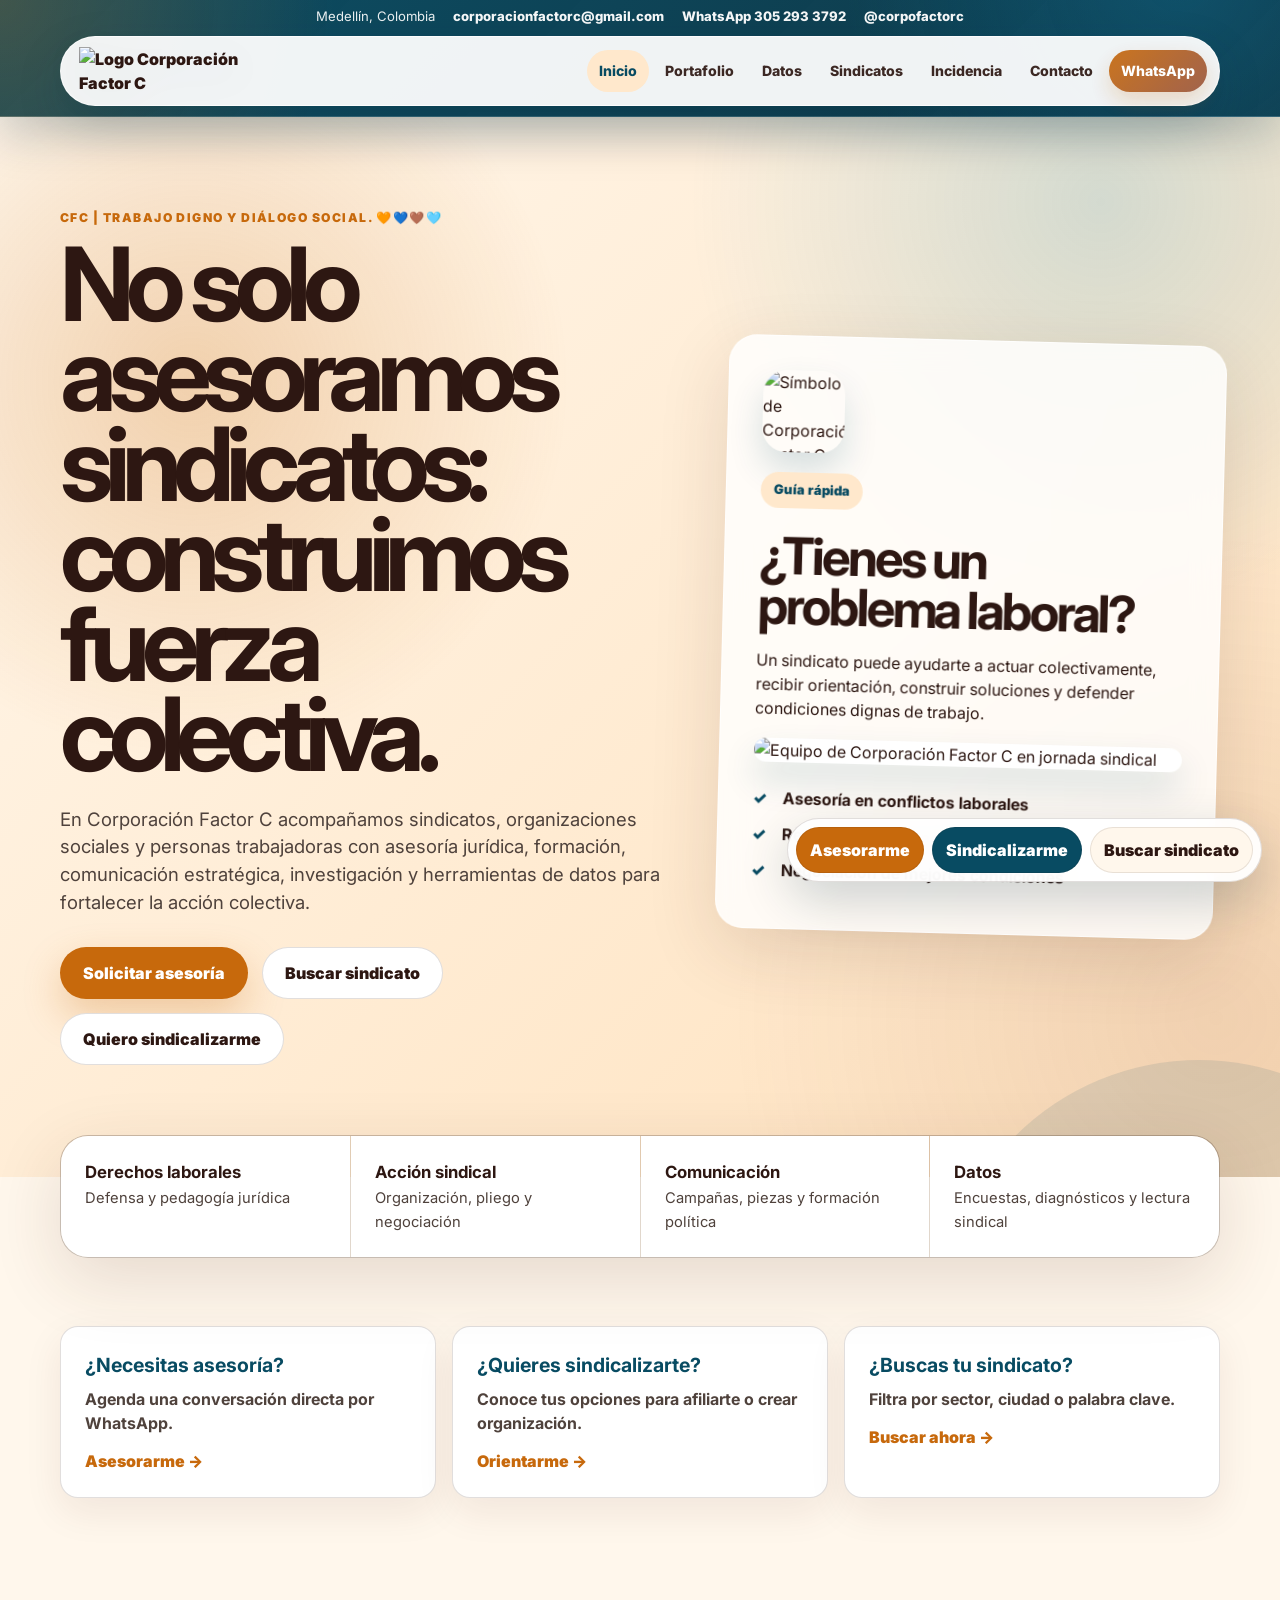
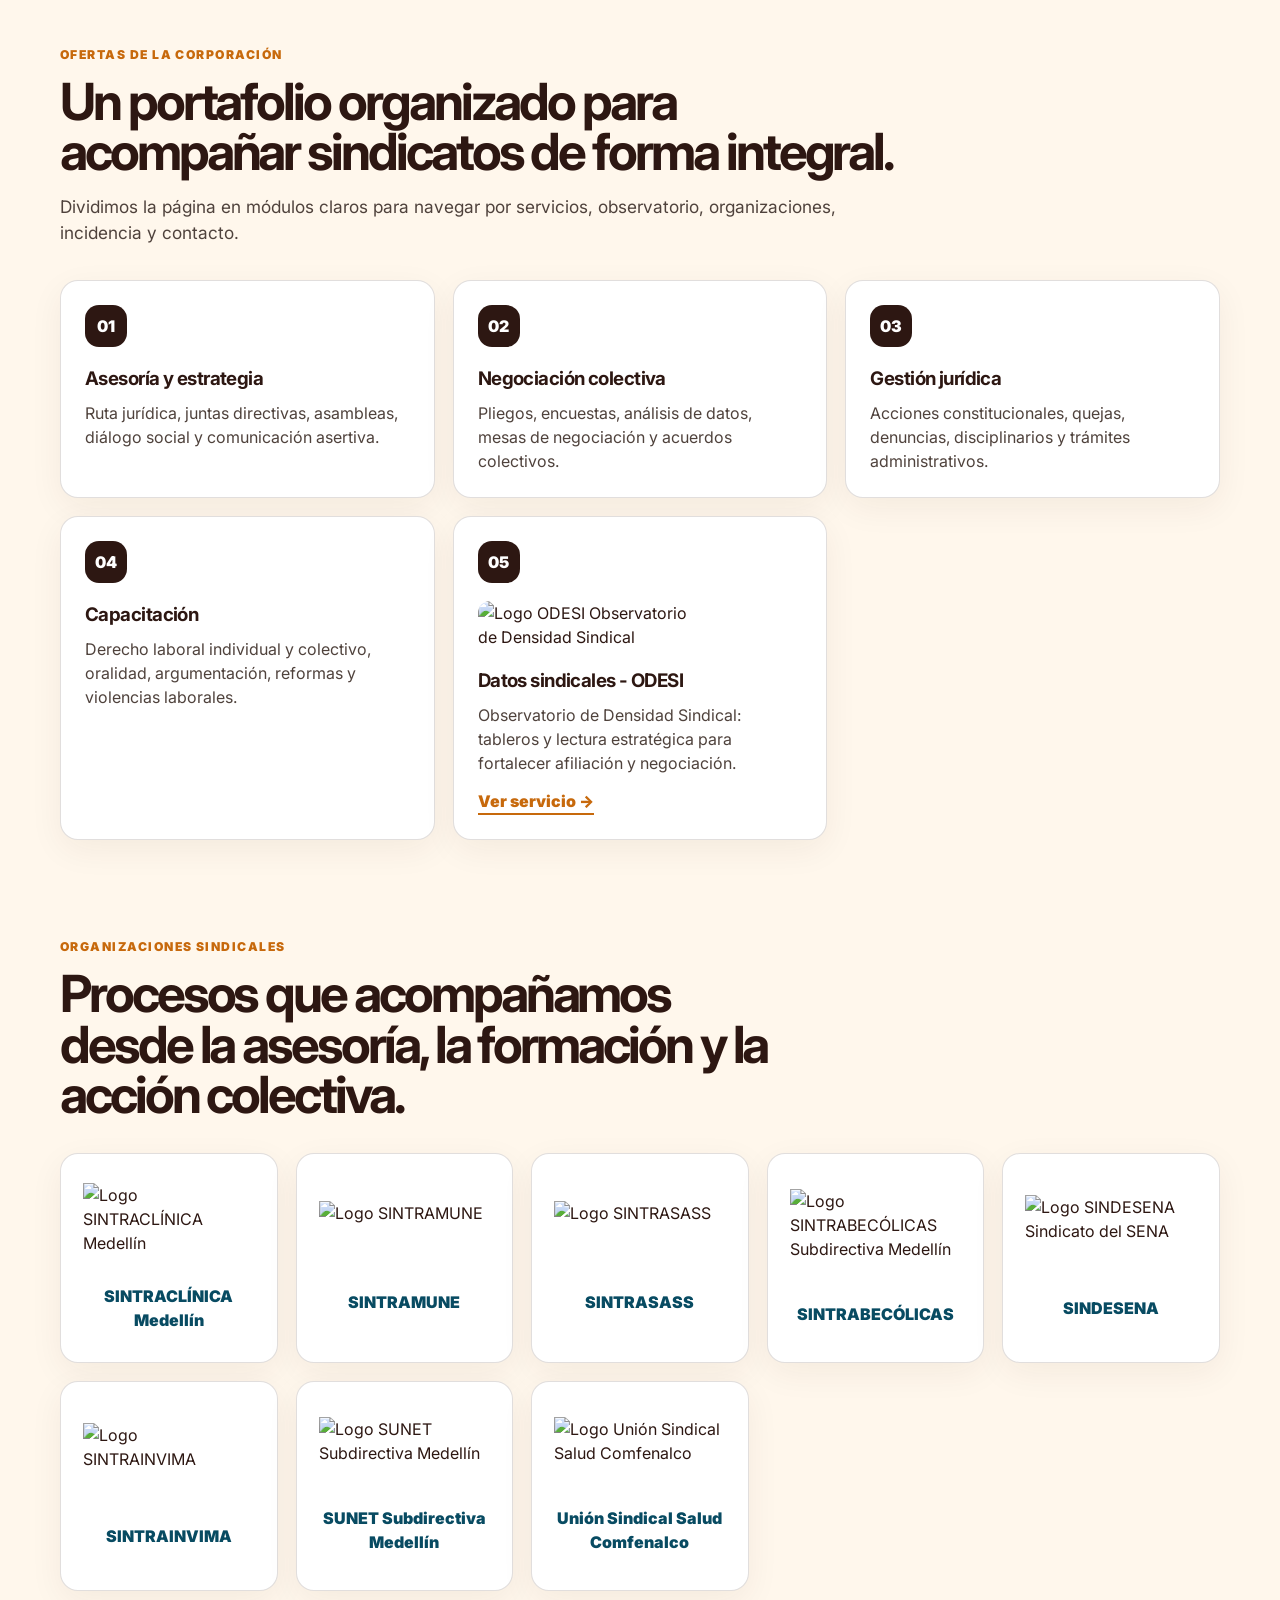
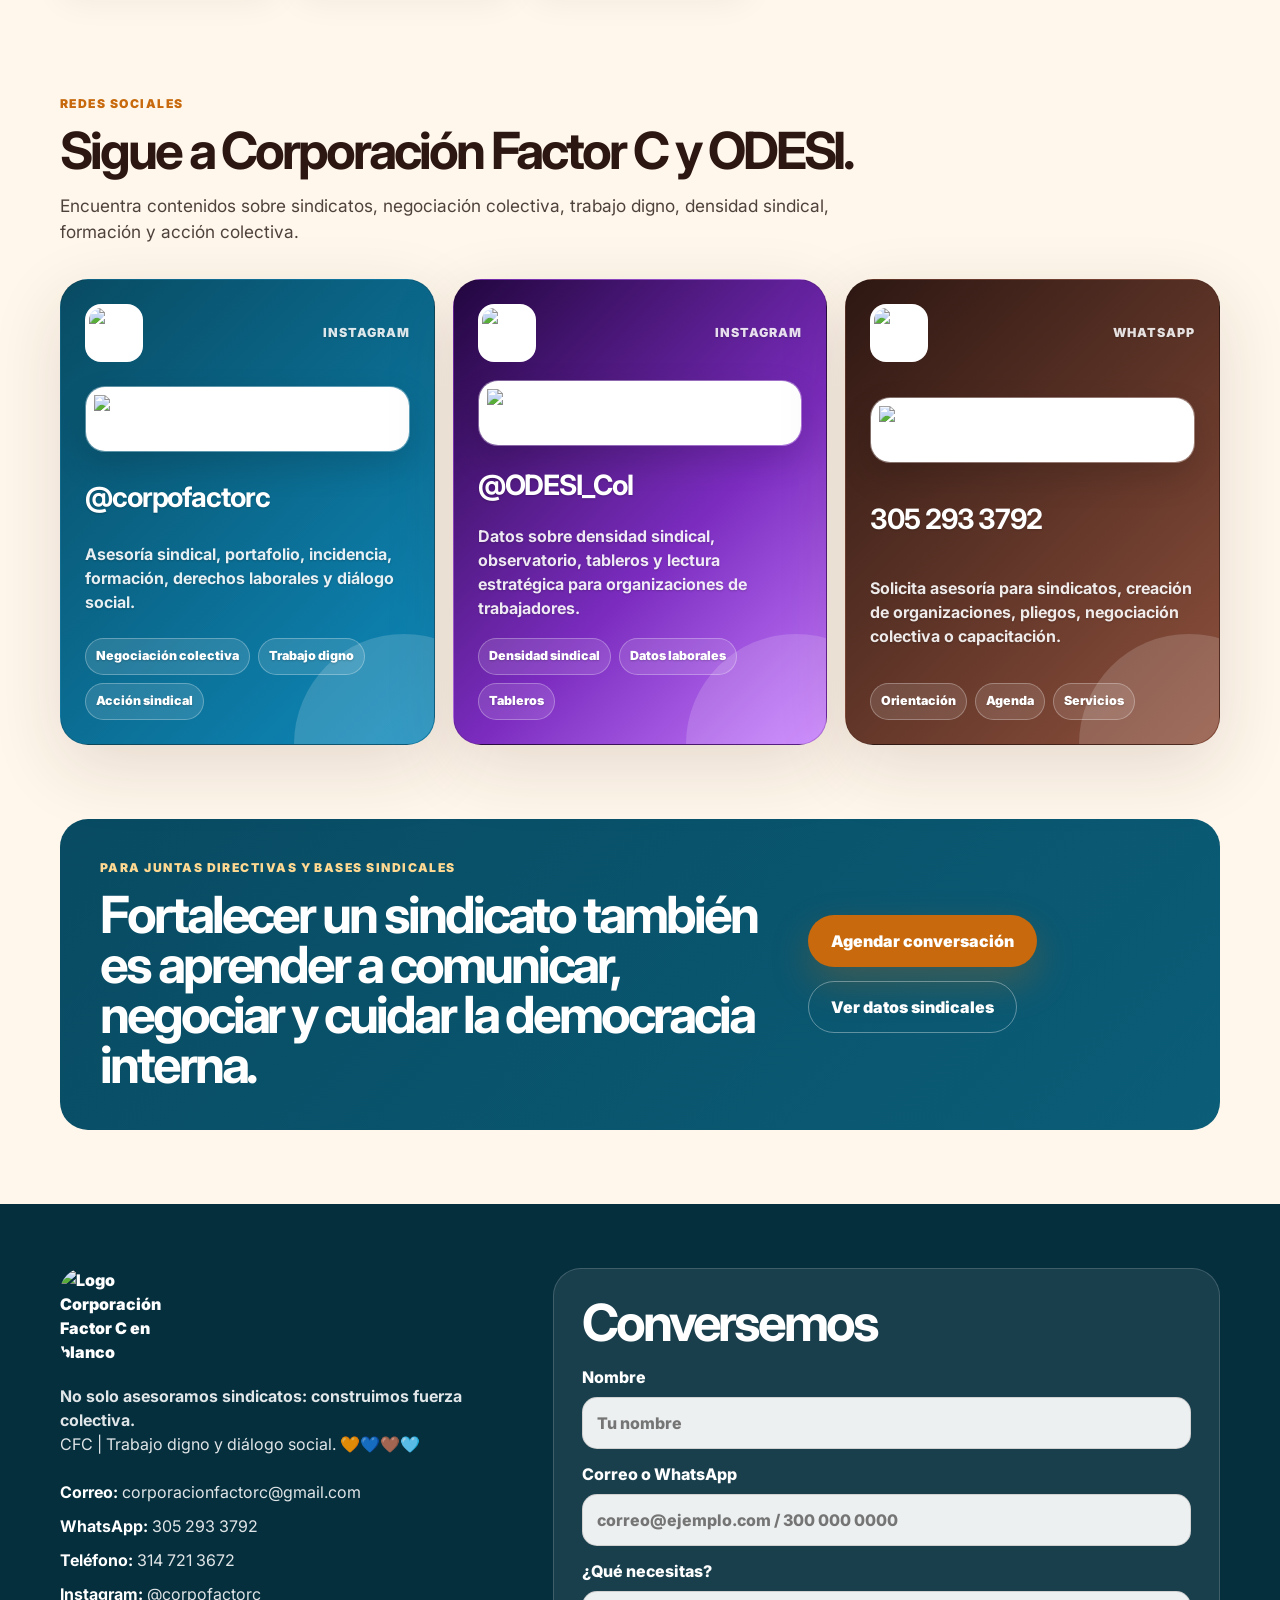
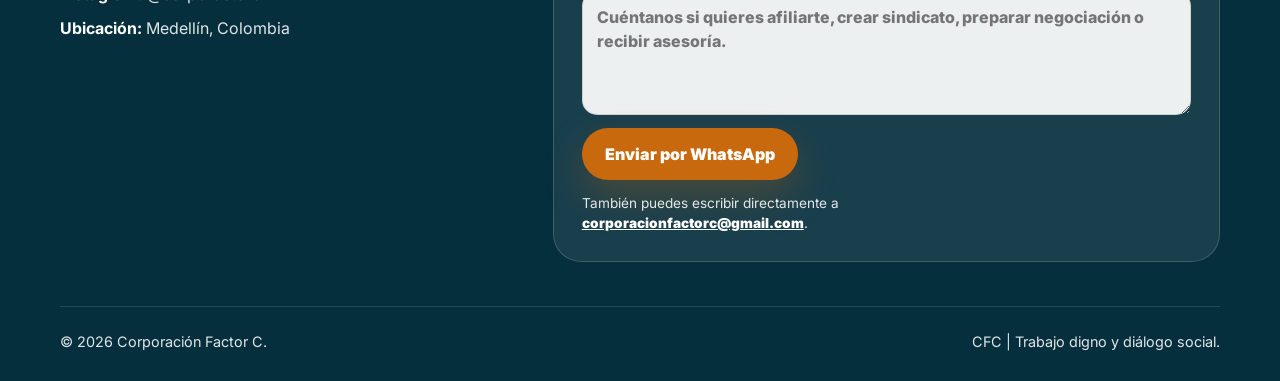
==== index.html @ c7cb32cc "Add files via upload" ====
<!DOCTYPE html>
<html lang="es">
<head>
  <meta charset="UTF-8" />
  <meta name="viewport" content="width=device-width, initial-scale=1.0" />
  <meta name="description" content="Corporación Factor C acompaña sindicatos y organizaciones de trabajadores en Colombia con asesoría jurídica, negociación colectiva, capacitación, comunicación estratégica, datos sindicales y diálogo social." />
  <meta name="keywords" content="sindicatos, asesoría sindical, organizaciones de trabajadores, negociación colectiva, derecho laboral colectivo, libertad sindical, densidad sindical, ODESI, Corporación Factor C, Medellín, Colombia, diálogo social, trabajo digno" />
  <meta name="author" content="Corporación Factor C" />
  <meta name="robots" content="index, follow" />
  <meta property="og:type" content="website" />
  <meta property="og:site_name" content="Corporación Factor C" />
  <meta property="og:title" content="Corporación Factor C | Asesoría para sindicatos y organizaciones de trabajadores" />
  <meta property="og:description" content="Corporación Factor C acompaña sindicatos y organizaciones de trabajadores en Colombia con asesoría jurídica, negociación colectiva, capacitación, comunicación estratégica, datos sindicales y diálogo social." />
  <meta property="og:image" content="assets/logo-redondo-cfc.png" />
  <meta name="twitter:card" content="summary_large_image" />
  <meta name="twitter:title" content="Corporación Factor C | Asesoría para sindicatos y organizaciones de trabajadores" />
  <meta name="twitter:description" content="Corporación Factor C acompaña sindicatos y organizaciones de trabajadores en Colombia con asesoría jurídica, negociación colectiva, capacitación, comunicación estratégica, datos sindicales y diálogo social." />
  <meta name="theme-color" content="#08465a" />
  <title>Corporación Factor C | Asesoría para sindicatos y organizaciones de trabajadores</title>
  <link rel="icon" type="image/png" href="assets/logo-redondo-cfc.png" />
  <link rel="apple-touch-icon" href="assets/logo-redondo-cfc.png" />
  <link rel="preconnect" href="https://fonts.googleapis.com">
  <link rel="preconnect" href="https://fonts.gstatic.com" crossorigin>
  <link href="https://fonts.googleapis.com/css2?family=Inter:wght@400;500;600;700;800;900&display=swap" rel="stylesheet">
  <link rel="stylesheet" href="styles.css" />
  <script type="application/ld+json">{"@context": "https://schema.org", "@type": "Organization", "name": "Corporación Factor C", "description": "Asesoría jurídica, negociación colectiva, capacitación, comunicación estratégica y datos sindicales para sindicatos y organizaciones de trabajadores en Colombia.", "email": "corporacionfactorc@gmail.com", "telephone": "+57 305 293 3792", "address": {"@type": "PostalAddress", "addressLocality": "Medellín", "addressCountry": "CO"}, "sameAs": ["https://www.instagram.com/corpofactorc/"]}</script>
</head>
<body>

  <div class="sticky-header">
    <div class="topbar" aria-label="Contactos de Corporación Factor C">
      <div class="topbar-inner">
        <span>Medellín, Colombia</span>
        <a href="mailto:corporacionfactorc@gmail.com">corporacionfactorc@gmail.com</a>
        <a href="https://wa.me/573052933792?text=Hola%20Corporaci%C3%B3n%20Factor%20C%2C%20quiero%20recibir%20asesor%C3%ADa%20sindical." target="_blank" rel="noopener">WhatsApp 305 293 3792</a>
        <a href="https://www.instagram.com/corpofactorc/" target="_blank" rel="noopener">@corpofactorc</a>
      </div>
    </div>
    <nav class="navbar" aria-label="Navegación principal">
      <a class="brand" href="index.html" aria-label="Corporación Factor C - inicio">
        <img class="brand-logo" src="assets/logo-factor-c.png" alt="Logo Corporación Factor C" />
      </a>
      <button class="nav-toggle" aria-expanded="false" aria-controls="main-menu">
        <span></span><span></span><span></span>
        <span class="sr-only">Abrir menú</span>
      </button>
      <ul class="nav-menu" id="main-menu"><li><a class="is-active" href="index.html">Inicio</a></li><li><a href="portafolio.html">Portafolio</a></li><li><a href="odesi.html">Datos</a></li><li><a href="sindicatos.html">Sindicatos</a></li><li><a href="incidencia.html">Incidencia</a></li><li><a href="contacto.html">Contacto</a></li><li><a class="nav-cta" href="https://wa.me/573052933792?text=Hola%20Corporaci%C3%B3n%20Factor%20C%2C%20quiero%20recibir%20asesor%C3%ADa%20sindical." target="_blank" rel="noopener">WhatsApp</a></li></ul>
    </nav>
  </div>

  <div class="quick-access" aria-label="Accesos rápidos de contacto sindical">
    <a href="https://wa.me/573052933792?text=Hola%20Corporaci%C3%B3n%20Factor%20C%2C%20quiero%20recibir%20asesor%C3%ADa%20sindical." target="_blank" rel="noopener">Asesorarme</a>
    <a href="https://wa.me/573052933792?text=Hola%20Corporaci%C3%B3n%20Factor%20C%2C%20quiero%20orientaci%C3%B3n%20para%20sindicalizarme%20o%20crear%20un%20sindicato." target="_blank" rel="noopener">Sindicalizarme</a>
    <a href="sindicatos.html#encuentra">Buscar sindicato</a>
  </div>

  <header class="site-header" id="inicio">
    <section class="hero section-grid">
      <div class="hero-copy">
        <p class="eyebrow">CFC | Trabajo digno y diálogo social. 🧡💙🤎🩵</p>
        <h1>No solo asesoramos sindicatos: construimos fuerza colectiva.</h1>
        <p class="hero-lead">En Corporación Factor C acompañamos sindicatos, organizaciones sociales y personas trabajadoras con asesoría jurídica, formación, comunicación estratégica, investigación y herramientas de datos para fortalecer la acción colectiva.</p>
        <div class="hero-actions">
          <a class="btn btn-primary" href="https://wa.me/573052933792?text=Hola%20Corporaci%C3%B3n%20Factor%20C%2C%20quiero%20recibir%20asesor%C3%ADa%20sindical." target="_blank" rel="noopener">Solicitar asesoría</a>
          <a class="btn btn-secondary" href="sindicatos.html#encuentra">Buscar sindicato</a>
          <a class="btn btn-secondary" href="sindicatos.html#por-que-afiliarte">Quiero sindicalizarme</a>
        </div>
      </div>
      <aside class="hero-card" aria-label="Mensaje destacado">
        <img class="hero-logo" src="assets/logo-redondo-cfc.png" alt="Símbolo de Corporación Factor C" />
        <span class="card-tag">Guía rápida</span>
        <h2>¿Tienes un problema laboral?</h2>
        <p>Un sindicato puede ayudarte a actuar colectivamente, recibir orientación, construir soluciones y defender condiciones dignas de trabajo.</p>
        <img class="card-photo" src="assets/portafolio/equipo-cfc.jpg" alt="Equipo de Corporación Factor C en jornada sindical" loading="lazy" />
        <ul class="check-list">
          <li>Asesoría en conflictos laborales</li>
          <li>Representación y acompañamiento</li>
          <li>Negociación de mejores condiciones</li>
        </ul>
      </aside>
    </section>
  </header>

  <main>
    <section class="trust-strip" aria-label="Principios de trabajo">
      <div><strong>Derechos laborales</strong><span>Defensa y pedagogía jurídica</span></div>
      <div><strong>Acción sindical</strong><span>Organización, pliego y negociación</span></div>
      <div><strong>Comunicación</strong><span>Campañas, piezas y formación política</span></div>
      <div><strong>Datos</strong><span>Encuestas, diagnósticos y lectura sindical</span></div>
    </section>

    <section class="section home-cta-trio" aria-label="Acciones rápidas para personas trabajadoras y sindicatos">
      <article><strong>¿Necesitas asesoría?</strong><span>Agenda una conversación directa por WhatsApp.</span><a href="https://wa.me/573052933792?text=Hola%20Corporaci%C3%B3n%20Factor%20C%2C%20quiero%20asesor%C3%ADa%20sindical." target="_blank" rel="noopener">Asesorarme →</a></article>
      <article><strong>¿Quieres sindicalizarte?</strong><span>Conoce tus opciones para afiliarte o crear organización.</span><a href="sindicatos.html#por-que-afiliarte">Orientarme →</a></article>
      <article><strong>¿Buscas tu sindicato?</strong><span>Filtra por sector, ciudad o palabra clave.</span><a href="sindicatos.html#encuentra">Buscar ahora →</a></article>
    </section>

    <section class="section">
      <div class="section-heading">
        <p class="eyebrow">Ofertas de la corporación</p>
        <h2>Un portafolio organizado para acompañar sindicatos de forma integral.</h2>
        <p>Dividimos la página en módulos claros para navegar por servicios, observatorio, organizaciones, incidencia y contacto.</p>
      </div>
      <div class="offer-grid">
        <article class="offer-card"><span class="icon">01</span><h3>Asesoría y estrategia</h3><p>Ruta jurídica, juntas directivas, asambleas, diálogo social y comunicación asertiva.</p></article>
        <article class="offer-card"><span class="icon">02</span><h3>Negociación colectiva</h3><p>Pliegos, encuestas, análisis de datos, mesas de negociación y acuerdos colectivos.</p></article>
        <article class="offer-card"><span class="icon">03</span><h3>Gestión jurídica</h3><p>Acciones constitucionales, quejas, denuncias, disciplinarios y trámites administrativos.</p></article>
        <article class="offer-card"><span class="icon">04</span><h3>Capacitación</h3><p>Derecho laboral individual y colectivo, oralidad, argumentación, reformas y violencias laborales.</p></article>
        <article class="offer-card odesi-service-card"><span class="icon">05</span><img class="offer-logo compact-offer-logo" src="assets/odesi/odesi-rectangular.jpg" alt="Logo ODESI Observatorio de Densidad Sindical"><h3>Datos sindicales - ODESI</h3><p>Observatorio de Densidad Sindical: tableros y lectura estratégica para fortalecer afiliación y negociación.</p><a class="text-link" href="odesi.html">Ver servicio →</a></article>
      </div>
    </section>

    <section class="section union-logos">
      <div class="section-heading narrow">
        <p class="eyebrow">Organizaciones sindicales</p>
        <h2>Procesos que acompañamos desde la asesoría, la formación y la acción colectiva.</h2>
      </div>
      <div class="logo-wall" aria-label="Logos de organizaciones sindicales acompañadas">
        <article class="logo-tile"><img src="assets/sindicatos/sintraclinica.png" alt="Logo SINTRACLÍNICA Medellín" /><span>SINTRACLÍNICA Medellín</span></article>
        <article class="logo-tile"><img src="assets/sindicatos/sintramune.jpg" alt="Logo SINTRAMUNE" /><span>SINTRAMUNE</span></article>
        <article class="logo-tile"><img src="assets/sindicatos/sintrasass-transparente.png" alt="Logo SINTRASASS" /><span>SINTRASASS</span></article>
        <article class="logo-tile"><img src="assets/sindicatos/sintrabecolicas.jpg" alt="Logo SINTRABECÓLICAS Subdirectiva Medellín" /><span>SINTRABECÓLICAS</span></article>
        <article class="logo-tile"><img src="assets/sindicatos/sindesena.jpeg" alt="Logo SINDESENA Sindicato del SENA" /><span>SINDESENA</span></article>
        <article class="logo-tile"><img src="assets/sindicatos/sintrainvima.png" alt="Logo SINTRAINVIMA" /><span>SINTRAINVIMA</span></article>
        <article class="logo-tile"><img src="assets/sindicatos/sunet.jpeg" alt="Logo SUNET Subdirectiva Medellín" /><span>SUNET Subdirectiva Medellín</span></article>
        <article class="logo-tile"><img src="assets/sindicatos/union-sindical-salud-comfenalco.png" alt="Logo Unión Sindical Salud Comfenalco" /><span>Unión Sindical Salud Comfenalco</span></article>
      </div>
    </section>


    <section class="section social-preview-section" id="redes-sociales">
      <div class="section-heading">
        <p class="eyebrow">Redes sociales</p>
        <h2>Sigue a Corporación Factor C y ODESI.</h2>
        <p>Encuentra contenidos sobre sindicatos, negociación colectiva, trabajo digno, densidad sindical, formación y acción colectiva.</p>
      </div>
      <div class="social-preview-grid" aria-label="Previsualización de redes sociales de Corporación Factor C">
        <a class="social-preview-card instagram" href="https://www.instagram.com/corpofactorc/" target="_blank" rel="noopener" aria-label="Abrir Instagram de Corporación Factor C">
          <div class="social-preview-top"><img src="assets/logo-redondo-cfc.png" alt="Logo Corporación Factor C" loading="lazy"><span>Instagram</span></div>
          <div class="social-shot"><img src="assets/portafolio/equipo-cfc.jpg" alt="Miniatura de contenido de Corporación Factor C" loading="lazy"></div>
          <strong>@corpofactorc</strong>
          <p>Asesoría sindical, portafolio, incidencia, formación, derechos laborales y diálogo social.</p>
          <div class="mini-posts"><span>Negociación colectiva</span><span>Trabajo digno</span><span>Acción sindical</span></div>
        </a>
        <a class="social-preview-card odesi" href="https://www.instagram.com/ODESI_Col/" target="_blank" rel="noopener" aria-label="Abrir Instagram de ODESI">
          <div class="social-preview-top"><img src="assets/odesi/odesi-cfc.jpg" alt="Logo ODESI" loading="lazy"><span>Instagram</span></div>
          <div class="social-shot"><img src="assets/odesi/odesi-rectangular.jpg" alt="Miniatura ODESI Observatorio de Densidad Sindical" loading="lazy"></div>
          <strong>@ODESI_Col</strong>
          <p>Datos sobre densidad sindical, observatorio, tableros y lectura estratégica para organizaciones de trabajadores.</p>
          <div class="mini-posts"><span>Densidad sindical</span><span>Datos laborales</span><span>Tableros</span></div>
        </a>
        <a class="social-preview-card whatsapp" href="https://wa.me/573052933792" target="_blank" rel="noopener" aria-label="Escribir por WhatsApp a Corporación Factor C">
          <div class="social-preview-top"><img src="assets/logo-blanco-azul.png" alt="Logo CFC" loading="lazy"><span>WhatsApp</span></div>
          <div class="social-shot"><img src="assets/portafolio/contacto-cfc.jpg" alt="Miniatura de contacto de Corporación Factor C" loading="lazy"></div>
          <strong>305 293 3792</strong>
          <p>Solicita asesoría para sindicatos, creación de organizaciones, pliegos, negociación colectiva o capacitación.</p>
          <div class="mini-posts"><span>Orientación</span><span>Agenda</span><span>Servicios</span></div>
        </a>
      </div>
    </section>

    <section class="section callout">
      <div>
        <p class="eyebrow">Para juntas directivas y bases sindicales</p>
        <h2>Fortalecer un sindicato también es aprender a comunicar, negociar y cuidar la democracia interna.</h2>
      </div>
      <div class="callout-actions">
        <a class="btn btn-primary" href="contacto.html">Agendar conversación</a>
        <a class="btn btn-ghost" href="odesi.html">Ver datos sindicales</a>
      </div>
    </section>
  </main>


  <footer class="footer" id="contacto">
    <div class="footer-main">
      <div>
        <a class="brand brand-footer" href="index.html" aria-label="Corporación Factor C - inicio">
          <img class="footer-logo" src="assets/logo-blanco-azul.png" alt="Logo Corporación Factor C en blanco" />
        </a>
        <p><strong>No solo asesoramos sindicatos: construimos fuerza colectiva.</strong><br>CFC | Trabajo digno y diálogo social. 🧡💙🤎🩵</p>
        <div class="contact-list" aria-label="Datos de contacto reales de Corporación Factor C">
          <a href="mailto:corporacionfactorc@gmail.com"><strong>Correo:</strong> corporacionfactorc@gmail.com</a>
          <a href="https://wa.me/573052933792?text=Hola%20Corporaci%C3%B3n%20Factor%20C%2C%20quiero%20recibir%20asesor%C3%ADa%20sindical." target="_blank" rel="noopener"><strong>WhatsApp:</strong> 305 293 3792</a>
          <a href="https://wa.me/573147213672" target="_blank" rel="noopener"><strong>Teléfono:</strong> 314 721 3672</a>
          <a href="https://www.instagram.com/corpofactorc/" target="_blank" rel="noopener"><strong>Instagram:</strong> @corpofactorc</a>
          <span><strong>Ubicación:</strong> Medellín, Colombia</span>
        </div>
      </div>
      <form class="contact-card" id="contactForm" aria-label="Formulario de contacto por WhatsApp">
        <h2>Conversemos</h2>
        <label>Nombre
          <input id="contactName" type="text" placeholder="Tu nombre" />
        </label>
        <label>Correo o WhatsApp
          <input id="contactInfo" type="text" placeholder="correo@ejemplo.com / 300 000 0000" />
        </label>
        <label>¿Qué necesitas?
          <textarea id="contactMessage" rows="4" placeholder="Cuéntanos si quieres afiliarte, crear sindicato, preparar negociación o recibir asesoría."></textarea>
        </label>
        <button class="btn btn-primary" type="submit">Enviar por WhatsApp</button>
        <p class="form-note">También puedes escribir directamente a <a href="mailto:corporacionfactorc@gmail.com">corporacionfactorc@gmail.com</a>.</p>
      </form>
    </div>
    <div class="footer-bottom">
      <span>© <span id="year"></span> Corporación Factor C.</span>
      <span>CFC | Trabajo digno y diálogo social.</span>
    </div>
  </footer>
  <script src="script.js"></script>
</body>
</html>
---- styles.css ----
:root {
  --bg: #fff7ec;
  --surface: #ffffff;
  --surface-strong: #ffe8cc;
  --ink: #2d1712;
  --muted: #4f423c;
  --primary: #c7690c;
  --primary-dark: #084b62;
  --deep: #062f3e;
  --accent: #0e8abc;
  --brown: #8f513d;
  --cream: #eac9a7;
  --line: rgba(45, 23, 18, 0.14);
  --shadow: 0 22px 70px rgba(76, 41, 25, 0.14);
  --radius: 28px;
  --radius-sm: 18px;
  --container: 1160px;
}

* { box-sizing: border-box; }
html { scroll-behavior: smooth; scroll-padding-top: 142px; }
body {
  margin: 0;
  font-family: Inter, system-ui, -apple-system, BlinkMacSystemFont, "Segoe UI", sans-serif;
  color: var(--ink);
  background: var(--bg);
  line-height: 1.5;
}
img { max-width: 100%; display: block; }
a { color: inherit; text-decoration: none; }
button, input, select, textarea { font: inherit; }
.sr-only { position:absolute; width:1px; height:1px; padding:0; margin:-1px; overflow:hidden; clip:rect(0,0,0,0); white-space:nowrap; border:0; }

.sticky-header {
  position: sticky;
  top: 0;
  z-index: 1000;
  background:
    radial-gradient(circle at 0% 0%, rgba(199,105,12,.28), transparent 26%),
    radial-gradient(circle at 92% -20%, rgba(14,138,188,.28), transparent 28%),
    linear-gradient(135deg, rgba(8,75,98,.985), rgba(6,47,62,.96));
  backdrop-filter: blur(18px);
  box-shadow: 0 18px 46px rgba(6, 47, 62, .22);
  border-bottom: 1px solid rgba(255,255,255,.16);
  padding-bottom: 10px;
}
.topbar { background: transparent; color: rgba(255,255,255,.92); font-size: .82rem; }
.topbar-inner,
.navbar,
.section-grid,
.section,
.trust-strip,
.footer-main,
.footer-bottom { width: min(var(--container), calc(100% - 32px)); margin-inline: auto; }
.topbar-inner { display:flex; align-items:center; justify-content:center; gap:10px 18px; padding:7px 0 5px; flex-wrap:wrap; }
.topbar a { color:#fff; font-weight:800; opacity:.96; }
.topbar a:hover { opacity:1; text-decoration:underline; }
.navbar {
  display:flex; align-items:center; justify-content:space-between;
  margin-top:4px;
  padding:10px 12px 10px 18px;
  background:rgba(255,255,255,.94);
  border:1px solid rgba(255,255,255,.78);
  border-radius:999px;
  box-shadow:0 18px 46px rgba(6,47,62,.18);
  position:relative;
}
.brand { display:inline-flex; align-items:center; gap:12px; font-weight:900; }
.brand-logo { width:min(190px,48vw); height:auto; filter:drop-shadow(0 8px 18px rgba(6,47,62,.08)); }
.nav-menu { list-style:none; display:flex; align-items:center; gap:4px; margin:0; padding:0; color:var(--ink); font-weight:800; font-size:.88rem; }
.nav-menu a { display:inline-flex; align-items:center; min-height:42px; padding:10px 12px; border-radius:999px; opacity:.92; transition:background .2s, color .2s, opacity .2s; }
.nav-menu a:hover,
.nav-menu a.is-active { background:var(--surface-strong); color:var(--primary-dark); opacity:1; }
.nav-cta { background:linear-gradient(135deg, var(--primary), #9a563e) !important; color:#fff !important; box-shadow:0 10px 22px rgba(199,105,12,.22); }
.nav-toggle { display:none; width:44px; height:44px; border:0; background:var(--ink); border-radius:12px; padding:10px; cursor:pointer; }
.nav-toggle span:not(.sr-only) { display:block; height:2px; width:100%; margin:5px 0; background:#fff; }

.site-header,
.page-hero {
  background:
    radial-gradient(circle at 15% 25%, rgba(199,105,12,.25), transparent 28%),
    radial-gradient(circle at 86% 8%, rgba(14,138,188,.18), transparent 28%),
    radial-gradient(circle at 95% 85%, rgba(143,81,61,.13), transparent 32%),
    linear-gradient(135deg, #fff7ec 0%, #ffe1bc 100%);
  position: relative;
  overflow: hidden;
}
.site-header::after,
.page-hero::after { content:""; position:absolute; inset:auto -14% -38% auto; width:520px; height:520px; background:var(--primary-dark); opacity:.10; border-radius:50%; }
.hero { display:grid; grid-template-columns:1.1fr .9fr; gap:54px; align-items:center; padding:92px 0 112px; position:relative; z-index:2; }
.hero-copy { position:relative; z-index:2; }
.eyebrow { color:var(--primary); font-weight:900; letter-spacing:.12em; text-transform:uppercase; font-size:.76rem; margin:0 0 12px; }
h1, h2, h3, p { margin-top:0; }
h1 { font-size:clamp(3.2rem, 8vw, 6.5rem); line-height:.88; letter-spacing:-.08em; max-width:860px; margin-bottom:26px; }
h2 { font-size:clamp(2rem, 4vw, 3.8rem); line-height:.98; letter-spacing:-.06em; margin-bottom:18px; }
h3 { letter-spacing:-.03em; margin-bottom:8px; }
.hero-lead, .page-lead { max-width:720px; font-size:1.16rem; color:var(--muted); margin-bottom:30px; }
.hero-actions, .callout-actions, .inline-actions { display:flex; gap:14px; flex-wrap:wrap; }
.btn { display:inline-flex; align-items:center; justify-content:center; min-height:48px; border-radius:999px; padding:13px 22px; border:1px solid transparent; font-weight:900; transition:transform .2s ease, box-shadow .2s ease, background .2s ease; cursor:pointer; }
.btn:hover { transform:translateY(-2px); }
.btn-primary { background:var(--primary); color:#fff; box-shadow:0 16px 38px rgba(199,105,12,.28); }
.btn-primary:hover { background:#9c5109; }
.btn-secondary { background:#fff; color:var(--ink); border-color:var(--line); }
.btn-ghost { color:#fff; border-color:rgba(255,255,255,.35); }
.text-link { color:var(--primary); font-weight:900; border-bottom:2px solid currentColor; }

.hero-card, .image-card, .brand-offer-card {
  background:rgba(255,255,255,.82);
  backdrop-filter:blur(16px);
  border:1px solid rgba(255,255,255,.75);
  border-radius:var(--radius);
  padding:34px;
  box-shadow:var(--shadow);
}
.hero-card { transform:rotate(1.5deg); }
.hero-logo { width:82px; height:82px; border-radius:24px; margin-bottom:20px; box-shadow:0 18px 34px rgba(8,75,98,.16); }
.card-tag { display:inline-flex; padding:8px 13px; border-radius:999px; background:var(--surface-strong); color:var(--primary-dark); font-weight:900; font-size:.82rem; margin-bottom:22px; }
.check-list { list-style:none; padding:0; margin:24px 0 0; }
.check-list li { padding-left:30px; position:relative; margin:12px 0; font-weight:700; }
.check-list li::before { content:"✓"; position:absolute; left:0; color:var(--primary-dark); font-weight:900; }
.hero-image-stack { display:grid; gap:18px; }
.hero-image-stack img, .image-card img { width:100%; height:310px; object-fit:cover; border-radius:22px; box-shadow:0 18px 40px rgba(6,47,62,.16); }
.hero-image-stack img:first-child { transform:rotate(1deg); }
.hero-image-stack img:last-child { transform:rotate(-1deg); margin-top:-50px; width:82%; justify-self:end; }

.trust-strip { display:grid; grid-template-columns:repeat(4,1fr); gap:1px; background:var(--line); border:1px solid var(--line); border-radius:var(--radius); overflow:hidden; transform:translateY(-42px); box-shadow:var(--shadow); }
.trust-strip div { background:var(--surface); padding:24px; }
.trust-strip strong { display:block; font-size:1.05rem; }
.trust-strip span { color:var(--muted); font-size:.92rem; }
.section { padding:74px 0; }
.section-heading { max-width:840px; margin-bottom:34px; }
.section-heading p:not(.eyebrow) { color:var(--muted); font-size:1.08rem; }
.section-heading.narrow { max-width:720px; }

.page-hero .section-grid { position:relative; z-index:2; padding:80px 0 62px; display:grid; grid-template-columns:1fr .75fr; gap:40px; align-items:center; }
.page-hero h1 { font-size:clamp(3rem, 7vw, 5.8rem); }
.page-kicker { display:inline-flex; gap:8px; align-items:center; padding:8px 13px; border-radius:999px; background:#fff; color:var(--primary-dark); font-weight:900; box-shadow:0 10px 26px rgba(8,75,98,.08); margin-bottom:18px; }
.page-visual-logo { max-width:340px; width:100%; margin-inline:auto; border-radius:30px; box-shadow:var(--shadow); }

.feature-grid, .resource-grid, .offer-grid { display:grid; grid-template-columns:repeat(3,1fr); gap:18px; }
.feature-card, .resource-grid article, .service-list article, .accordion-item, .union-card, .offer-card, .portfolio-service, .stat-card {
  background:var(--surface); border:1px solid var(--line); border-radius:var(--radius-sm); padding:24px; box-shadow:0 10px 34px rgba(75,31,21,.06);
}
.feature-card .icon, .offer-card .icon { display:inline-grid; place-items:center; min-width:42px; height:42px; border-radius:14px; background:var(--ink); color:#fff; font-weight:900; margin-bottom:18px; padding:0 10px; }
.feature-card p, .resource-grid p, .service-list p, .union-card p, .offer-card p, .portfolio-service p { color:var(--muted); margin-bottom:0; }
.offer-card.featured { background:linear-gradient(135deg, #221032, #7430b4 60%, #d59df8); color:#fff; overflow:hidden; position:relative; }
.offer-card.featured p, .offer-card.featured .icon { color:#fff; }
.offer-card.featured .icon { background:rgba(255,255,255,.16); }
.offer-logo { max-height:64px; max-width:220px; object-fit:contain; margin-bottom:18px; border-radius:12px; }

.union-logos { padding-top:24px; }
.logo-wall { display:grid; grid-template-columns:repeat(4,1fr); gap:18px; }
.logo-tile { min-height:210px; background:var(--surface); border:1px solid var(--line); border-radius:var(--radius-sm); padding:22px; display:grid; place-items:center; gap:14px; box-shadow:0 10px 34px rgba(75,31,21,.06); }
.logo-tile img { max-height:118px; width:min(100%,260px); object-fit:contain; margin-inline:auto; }
.logo-tile span { font-weight:900; text-align:center; color:var(--primary-dark); }
.union-card-header { display:flex; align-items:center; gap:14px; }
.union-card-logo { width:72px; height:72px; border-radius:18px; object-fit:contain; background:#fff; border:1px solid var(--line); padding:8px; }
.union-card-header h3 { margin-bottom:0; }

.incidence-gallery { display:grid; grid-template-columns:1.2fr .8fr; gap:18px; align-items:stretch; }
.incidence-photo { margin:0; background:var(--surface); border:1px solid var(--line); border-radius:var(--radius); overflow:hidden; box-shadow:var(--shadow); min-height:360px; position:relative; }
.incidence-photo-wide { grid-row:span 2; }
.incidence-photo img { width:100%; height:100%; min-height:360px; object-fit:cover; }
.incidence-photo figcaption { position:absolute; inset:auto 16px 16px 16px; background:rgba(6,47,62,.86); color:#fff; border-radius:16px; padding:12px 14px; font-weight:800; box-shadow:0 12px 28px rgba(0,0,0,.18); }

.split { display:grid; grid-template-columns:.8fr 1.2fr; gap:42px; align-items:start; }
.service-list { display:grid; grid-template-columns:repeat(2,1fr); gap:16px; }
.portfolio-grid { display:grid; grid-template-columns:repeat(2,1fr); gap:18px; }
.portfolio-service h3 { color:var(--primary-dark); }
.portfolio-service ul { margin:16px 0 0; padding-left:20px; color:var(--muted); }
.portfolio-service li { margin:8px 0; }
.brand-offer { display:grid; grid-template-columns:.9fr 1.1fr; gap:28px; align-items:center; background:linear-gradient(135deg, #21102f, #7733b6 60%, #d89bff); color:#fff; border-radius:var(--radius); padding:34px; box-shadow:var(--shadow); overflow:hidden; }
.brand-offer p { color:rgba(255,255,255,.82); }
.brand-offer img { width:100%; max-width:420px; border-radius:20px; box-shadow:0 22px 60px rgba(20,0,40,.25); }

.about-unions { background:var(--primary-dark); color:#fff; width:100%; max-width:none; padding-inline:max(16px, calc((100vw - var(--container)) / 2)); }
.about-unions .eyebrow { color:#8dd3ec; }
.about-unions .section-heading p { color:rgba(255,255,255,.74); }
.accordion { display:grid; gap:12px; }
.accordion-item { background:rgba(255,255,255,.08); border-color:rgba(255,255,255,.15); box-shadow:none; overflow:hidden; }
.accordion-trigger { width:100%; border:0; background:transparent; color:#fff; display:flex; justify-content:space-between; align-items:center; text-align:left; padding:0; font-size:1.25rem; font-weight:900; cursor:pointer; }
.accordion-trigger strong { font-size:1.5rem; color:#8dd3ec; }
.accordion-panel { display:none; padding-top:14px; color:rgba(255,255,255,.76); max-width:850px; }
.accordion-item.is-open .accordion-panel { display:block; }

.finder-header { display:flex; justify-content:space-between; gap:28px; align-items:end; margin-bottom:26px; }
.finder-header > div { max-width:760px; }
.finder-header p:not(.eyebrow) { color:var(--muted); }
.finder-controls { display:grid; grid-template-columns:1fr 1fr 1fr; gap:14px; background:var(--surface); border:1px solid var(--line); border-radius:var(--radius); padding:18px; box-shadow:var(--shadow); margin-bottom:24px; }
.finder-controls label, .contact-card label { display:grid; gap:8px; font-weight:800; color:var(--ink); }
input, select, textarea { width:100%; border:1px solid var(--line); background:#fffaf4; border-radius:15px; padding:13px 14px; color:var(--ink); outline:none; }
input:focus, select:focus, textarea:focus { border-color:var(--primary); box-shadow:0 0 0 4px rgba(183,54,45,.1); }
.union-results { display:grid; grid-template-columns:repeat(3,1fr); gap:16px; }
.union-card { display:flex; flex-direction:column; gap:14px; }
.union-card .badge { width:max-content; padding:7px 10px; border-radius:999px; background:var(--surface-strong); color:var(--primary-dark); font-size:.78rem; font-weight:900; text-transform:uppercase; letter-spacing:.06em; }
.union-card footer { margin-top:auto; display:flex; justify-content:space-between; align-items:center; gap:10px; color:var(--muted); font-size:.9rem; }
.union-card a { color:var(--primary); font-weight:900; }
.no-results { grid-column:1 / -1; background:var(--surface-strong); border-radius:var(--radius-sm); padding:24px; border:1px solid var(--line); }

.density-service { margin-top:32px; padding:34px; border-radius:var(--radius); background:radial-gradient(circle at 10% 0%, rgba(14,138,188,.18), transparent 30%), radial-gradient(circle at 95% 10%, rgba(199,105,12,.18), transparent 28%), #fff; border:1px solid var(--line); box-shadow:var(--shadow); overflow:hidden; }
.density-copy { max-width:920px; margin-bottom:24px; }
.density-copy p:not(.eyebrow) { color:var(--muted); font-size:1.08rem; }
.density-stats { display:grid; grid-template-columns:repeat(4,1fr); gap:12px; margin:22px 0; }
.density-stats div, .stat-card { border-radius:22px; padding:20px; background:var(--primary-dark); color:#fff; box-shadow:0 14px 28px rgba(8,75,98,.18); }
.density-stats strong, .stat-card strong { display:block; font-size:clamp(1.75rem,3vw,2.8rem); line-height:.95; letter-spacing:-.05em; }
.density-stats span, .stat-card span { display:block; margin-top:9px; color:rgba(255,255,255,.78); font-weight:800; }
.density-insights { display:grid; grid-template-columns:repeat(3,1fr); gap:12px; margin:18px 0 24px; }
.density-insights article { background:#fff7ec; border:1px solid var(--line); border-radius:20px; padding:18px; }
.density-insights strong { display:block; color:var(--primary); font-size:1.05rem; margin-bottom:6px; }
.density-insights span { color:var(--muted); font-weight:700; }
.powerbi-frame { position:relative; width:100%; min-height:620px; border-radius:24px; overflow:hidden; border:1px solid rgba(8,75,98,.16); background:#f7f1ea; box-shadow:inset 0 0 0 1px rgba(255,255,255,.6); }
.powerbi-frame iframe { position:absolute; inset:0; width:100%; height:100%; }
.density-source { margin:14px 0 0; color:var(--muted); font-size:.9rem; font-weight:700; }
.odesi-mark { display:flex; align-items:center; gap:20px; flex-wrap:wrap; margin-bottom:24px; }
.odesi-mark img { max-width:360px; border-radius:20px; box-shadow:var(--shadow); }

.callout { background:linear-gradient(135deg, var(--primary-dark), #0b5d78); color:#fff; border-radius:var(--radius); padding:40px; display:flex; align-items:center; justify-content:space-between; gap:32px; }
.callout .eyebrow { color:#ffd991; }
.callout h2 { margin:0; max-width:820px; }
.footer { background:#062f3e; color:#fff; margin-top:74px; padding:64px 0 28px; }
.footer-main { display:grid; grid-template-columns:.8fr 1.2fr; gap:48px; align-items:start; }
.footer p { color:rgba(255,255,255,.68); max-width:430px; }
.brand-footer { margin-bottom:20px; }
.footer-logo { width:132px; height:auto; border-radius:24px; }
.contact-list { display:grid; gap:10px; margin-top:24px; color:rgba(255,255,255,.82); }
.contact-list a, .contact-list span { display:block; color:rgba(255,255,255,.82); }
.contact-list a:hover { color:#fff; text-decoration:underline; }
.contact-list strong { color:#fff; }
.contact-card a { color:#fff; font-weight:900; text-decoration:underline; }
.contact-card { background:rgba(255,255,255,.08); border:1px solid rgba(255,255,255,.16); border-radius:var(--radius); padding:28px; }
.contact-card label { color:#fff; margin-bottom:13px; }
.contact-card input, .contact-card textarea { background:rgba(255,255,255,.92); }
.form-note { font-size:.85rem; margin:13px 0 0; }
.footer-bottom { border-top:1px solid rgba(255,255,255,.12); padding-top:24px; margin-top:44px; display:flex; justify-content:space-between; gap:20px; color:rgba(255,255,255,.64); font-size:.9rem; }


/* Ajustes de contraste, tableros y redes sociales */
.hero-lead, .page-lead, .section-heading p:not(.eyebrow), .feature-card p, .resource-grid p, .service-list p, .union-card p, .offer-card p, .portfolio-service p, .density-copy p:not(.eyebrow), .density-insights span, .portfolio-service ul { color: #4f423c; }
.offer-card.featured p, .brand-offer p { color: #ffffff; }
.callout p, .footer p, .footer-bottom, .contact-list a, .contact-list span { color: rgba(255,255,255,.88); }
.about-unions .section-heading p, .accordion-panel { color: rgba(255,255,255,.88); }
.btn-secondary { color:#2d1712; }
.dashboard-block { margin-top:24px; }
.dashboard-heading { display:flex; align-items:flex-end; justify-content:space-between; gap:20px; margin:0 0 12px; }
.dashboard-heading h3 { margin:0; color:var(--primary-dark); font-size:1.35rem; }
.dashboard-heading p { margin:0; color:#4f423c; font-weight:700; max-width:640px; }
.powerbi-frame, .looker-frame { position:relative; width:100%; min-height:620px; border-radius:24px; overflow:hidden; border:1px solid rgba(8,75,98,.22); background:#ffffff; box-shadow:inset 0 0 0 1px rgba(255,255,255,.8), 0 18px 48px rgba(6,47,62,.10); }
.powerbi-frame iframe, .looker-frame iframe { position:absolute; inset:0; width:100%; height:100%; }
.odesi-social-note { display:flex; align-items:center; gap:16px; margin-top:22px; padding:16px; border-radius:22px; background:#fff; border:1px solid var(--line); box-shadow:0 10px 30px rgba(75,31,21,.06); }
.odesi-social-note img { width:76px; height:76px; object-fit:cover; border-radius:18px; }
.odesi-social-note strong { display:block; color:var(--primary-dark); font-size:1.05rem; }
.odesi-social-note a { display:inline-block; margin-top:4px; color:var(--primary); font-weight:900; }
.social-preview-section { padding-top:30px; }
.social-preview-grid { display:grid; grid-template-columns:repeat(3,1fr); gap:18px; }
.social-preview-card { min-height:260px; display:flex; flex-direction:column; justify-content:space-between; gap:18px; border-radius:var(--radius); padding:24px; border:1px solid var(--line); box-shadow:var(--shadow); overflow:hidden; position:relative; color:#fff; isolation:isolate; }
.social-preview-card::after { content:""; position:absolute; inset:auto -80px -110px auto; width:220px; height:220px; border-radius:50%; background:rgba(255,255,255,.16); z-index:-1; }
.social-preview-card.instagram { background:linear-gradient(135deg, #084b62, #0e8abc); }
.social-preview-card.odesi { background:linear-gradient(135deg, #22063f, #7b2cbf 58%, #c77dff); }
.social-preview-card.whatsapp { background:linear-gradient(135deg, #2d1712, #8f513d); }
.social-preview-top { display:flex; align-items:center; justify-content:space-between; gap:12px; }
.social-preview-top img { width:58px; height:58px; object-fit:cover; border-radius:16px; background:#fff; padding:4px; }
.social-preview-top span { font-weight:900; color:rgba(255,255,255,.86); text-transform:uppercase; letter-spacing:.08em; font-size:.78rem; }
.social-preview-card strong { font-size:1.75rem; letter-spacing:-.04em; }
.social-preview-card p { margin:0; color:rgba(255,255,255,.9); font-weight:700; }
.mini-posts { display:flex; flex-wrap:wrap; gap:8px; }
.mini-posts span { border:1px solid rgba(255,255,255,.28); background:rgba(255,255,255,.12); color:#fff; border-radius:999px; padding:8px 10px; font-size:.78rem; font-weight:900; }

@media (max-width: 1100px) {
  .navbar { border-radius:28px; }
  .nav-menu { gap:2px; font-size:.82rem; }
  .nav-menu a { padding:9px 8px; }
  .logo-wall { grid-template-columns:repeat(3,1fr); }
}
@media (max-width: 920px) {
  .nav-toggle { display:block; }
  .navbar { border-radius:24px; }
  .nav-menu { position:absolute; inset:calc(100% + 10px) 0 auto 0; display:none; flex-direction:column; align-items:stretch; gap:0; background:#fff; border:1px solid var(--line); border-radius:24px; padding:12px; box-shadow:var(--shadow); }
  .nav-menu.is-open { display:flex; }
  .nav-menu a { display:block; padding:13px; color:var(--ink); border-radius:16px; }
  .hero, .split, .footer-main, .page-hero .section-grid, .brand-offer { grid-template-columns:1fr; }
  .trust-strip, .feature-grid, .service-list, .finder-controls, .union-results, .resource-grid, .logo-wall, .incidence-gallery, .portfolio-grid, .offer-grid { grid-template-columns:repeat(2,1fr); }
  .finder-header, .callout, .footer-bottom { flex-direction:column; align-items:flex-start; }
  .density-stats, .density-insights { grid-template-columns:repeat(2,1fr); }
  .powerbi-frame { min-height:520px; }
}
@media (max-width: 640px) {
  html { scroll-padding-top:190px; }
  .topbar-inner { justify-content:flex-start; gap:10px 14px; font-size:.82rem; }
  .brand-logo, .sticky-header .brand-logo { width:180px; }
  h1 { font-size:3.15rem; }
  .hero { padding:58px 0 84px; }
  .hero-card { transform:none; }
  .trust-strip, .feature-grid, .service-list, .finder-controls, .union-results, .resource-grid, .logo-wall, .incidence-gallery, .portfolio-grid, .offer-grid, .density-stats, .density-insights { grid-template-columns:1fr; }
  .incidence-photo-wide { grid-row:auto; }
  .incidence-photo, .incidence-photo img { min-height:280px; }
  .logo-tile { min-height:170px; }
  .union-card-header { align-items:flex-start; }
  .callout, .density-service, .brand-offer { padding:24px; }
  .powerbi-frame { min-height:420px; }
  .hero-image-stack img:last-child { margin-top:0; width:100%; }
}

@media (max-width: 760px) {
  .social-preview-grid { grid-template-columns:1fr; }
  .dashboard-heading { display:block; }
  .dashboard-heading p { margin-top:6px; }
  .powerbi-frame, .looker-frame { min-height:420px; }
  .odesi-social-note { align-items:flex-start; }
}


/* Ajustes solicitados: contraste, fotos del portafolio, miniaturas y accesos directos */
.contact-list-light,
.contact-list.contact-list-light,
.contact-list.contact-list-light a,
.contact-list.contact-list-light span,
.contact-list.contact-list-light strong {
  color: var(--ink) !important;
}
.contact-list-light a:hover { color: var(--primary-dark) !important; }
.page-visual-photo {
  width: 100%;
  max-width: 560px;
  height: 340px;
  object-fit: cover;
  border-radius: 34px;
  box-shadow: var(--shadow);
  border: 10px solid rgba(255,255,255,.86);
}
.card-photo {
  width: 100%;
  height: 190px;
  object-fit: cover;
  border-radius: 20px;
  margin: 18px 0 6px;
  box-shadow: 0 18px 34px rgba(8,75,98,.16);
}
.home-cta-trio {
  padding-top: 26px;
  display: grid;
  grid-template-columns: repeat(3, 1fr);
  gap: 16px;
}
.home-cta-trio article {
  background: #fff;
  border: 1px solid var(--line);
  border-radius: var(--radius-sm);
  padding: 24px;
  box-shadow: 0 14px 38px rgba(75,31,21,.08);
}
.home-cta-trio strong { display:block; font-size:1.22rem; color:var(--primary-dark); margin-bottom:6px; }
.home-cta-trio span { display:block; color:var(--muted); margin-bottom:14px; font-weight:700; }
.home-cta-trio a { color:var(--primary); font-weight:900; }
.quick-access {
  position: fixed;
  right: 18px;
  bottom: 18px;
  z-index: 1100;
  display: flex;
  gap: 8px;
  padding: 8px;
  border-radius: 999px;
  background: rgba(255,255,255,.94);
  border: 1px solid var(--line);
  box-shadow: 0 18px 50px rgba(6,47,62,.20);
  backdrop-filter: blur(14px);
}
.quick-access a {
  display: inline-flex;
  align-items: center;
  justify-content: center;
  min-height: 40px;
  padding: 10px 13px;
  border-radius: 999px;
  font-weight: 900;
  color: var(--ink);
  background: #fff7ec;
  border: 1px solid rgba(45,23,18,.10);
}
.quick-access a:first-child { background: var(--primary); color:#fff; }
.quick-access a:nth-child(2) { background: var(--primary-dark); color:#fff; }
.social-shot {
  width: 100%;
  border-radius: 20px;
  overflow: hidden;
  border: 1px solid rgba(255,255,255,.22);
  background: rgba(255,255,255,.16);
  box-shadow: 0 14px 34px rgba(0,0,0,.14);
}
.social-shot img {
  width: 100%;
  height: 135px;
  object-fit: cover;
}
.social-preview-card strong,
.social-preview-card p,
.social-preview-card span { text-shadow: 0 1px 2px rgba(0,0,0,.20); }
.portfolio-photo-band {
  padding-top: 0;
  display: grid;
  grid-template-columns: repeat(3, 1fr);
  gap: 18px;
}
.portfolio-photo-band figure {
  margin: 0;
  border-radius: var(--radius);
  overflow: hidden;
  background: #fff;
  border: 1px solid var(--line);
  box-shadow: var(--shadow);
  position: relative;
  min-height: 360px;
}
.portfolio-photo-band img { width:100%; height:100%; min-height:360px; object-fit:cover; }
.portfolio-photo-band figcaption {
  position: absolute;
  left: 14px;
  right: 14px;
  bottom: 14px;
  padding: 12px 14px;
  border-radius: 16px;
  background: rgba(6,47,62,.88);
  color: #fff;
  font-weight: 900;
}
.image-card img { border: 0; }
@media (max-width: 920px) {
  .home-cta-trio,
  .portfolio-photo-band { grid-template-columns: 1fr; }
  .quick-access {
    left: 10px;
    right: 10px;
    bottom: 10px;
    justify-content: center;
    border-radius: 22px;
    flex-wrap: wrap;
  }
  .quick-access a { flex: 1 1 31%; font-size: .86rem; padding-inline: 8px; }
  body { padding-bottom: 92px; }
}
@media (max-width: 640px) {
  .page-visual-photo { height: 280px; }
  .social-shot img { height: 115px; }
}


/* Ajustes finales: imágenes completas, ODESI como servicio y logos sindicales */
.hero-image-stack img,
.image-card img,
.page-visual-photo,
.card-photo,
.incidence-photo img,
.portfolio-photo-band img,
.brand-offer img,
.odesi-mark img,
.social-shot img,
.page-visual-logo {
  object-fit: contain !important;
  background: #ffffff;
}
.hero-image-stack img,
.image-card img,
.page-visual-photo,
.card-photo,
.incidence-photo img,
.portfolio-photo-band img {
  height: auto !important;
  max-height: 520px;
}
.incidence-photo,
.portfolio-photo-band figure {
  min-height: 0 !important;
  background: #ffffff;
}
.incidence-photo img,
.portfolio-photo-band img {
  min-height: 0 !important;
  width: 100%;
}
.hero-image-stack img:last-child {
  margin-top: 0;
  width: 100%;
}
.page-visual-photo {
  padding: 0;
  max-height: 440px;
}
.card-photo {
  max-height: 260px;
}
.logo-wall {
  grid-template-columns: repeat(auto-fit, minmax(210px, 1fr));
}
.logo-tile img {
  max-height: 150px;
  width: 100%;
  max-width: 310px;
}
.union-card-logo {
  object-fit: contain !important;
}
.offer-card.odesi-service-card {
  background: var(--surface);
  color: var(--ink);
}
.offer-card.odesi-service-card p {
  color: var(--muted) !important;
}
.offer-card.odesi-service-card .text-link {
  display: inline-block;
  margin-top: 14px;
}
.compact-offer-logo {
  max-height: 58px;
  max-width: 210px;
  box-shadow: none;
}
.odesi-mark.is-subtle {
  align-items: center;
  margin-bottom: 16px;
  opacity: .92;
}
.odesi-mark.is-subtle img {
  max-width: 300px;
  box-shadow: 0 10px 30px rgba(6,47,62,.08);
}
.odesi-portfolio-card {
  display: grid;
  grid-template-columns: 1.2fr .55fr;
  gap: 26px;
  align-items: center;
}
.odesi-portfolio-card img {
  width: 100%;
  max-width: 300px;
  justify-self: center;
  object-fit: contain;
  background: #fff;
  border-radius: 18px;
}
.social-shot img {
  height: auto !important;
  max-height: 150px;
  padding: 8px;
}
@media (max-width: 920px) {
  .odesi-portfolio-card { grid-template-columns: 1fr; }
}
@media (max-width: 640px) {
  .page-visual-photo { max-height: none; }
  .quick-access a { min-width: 0; }
}
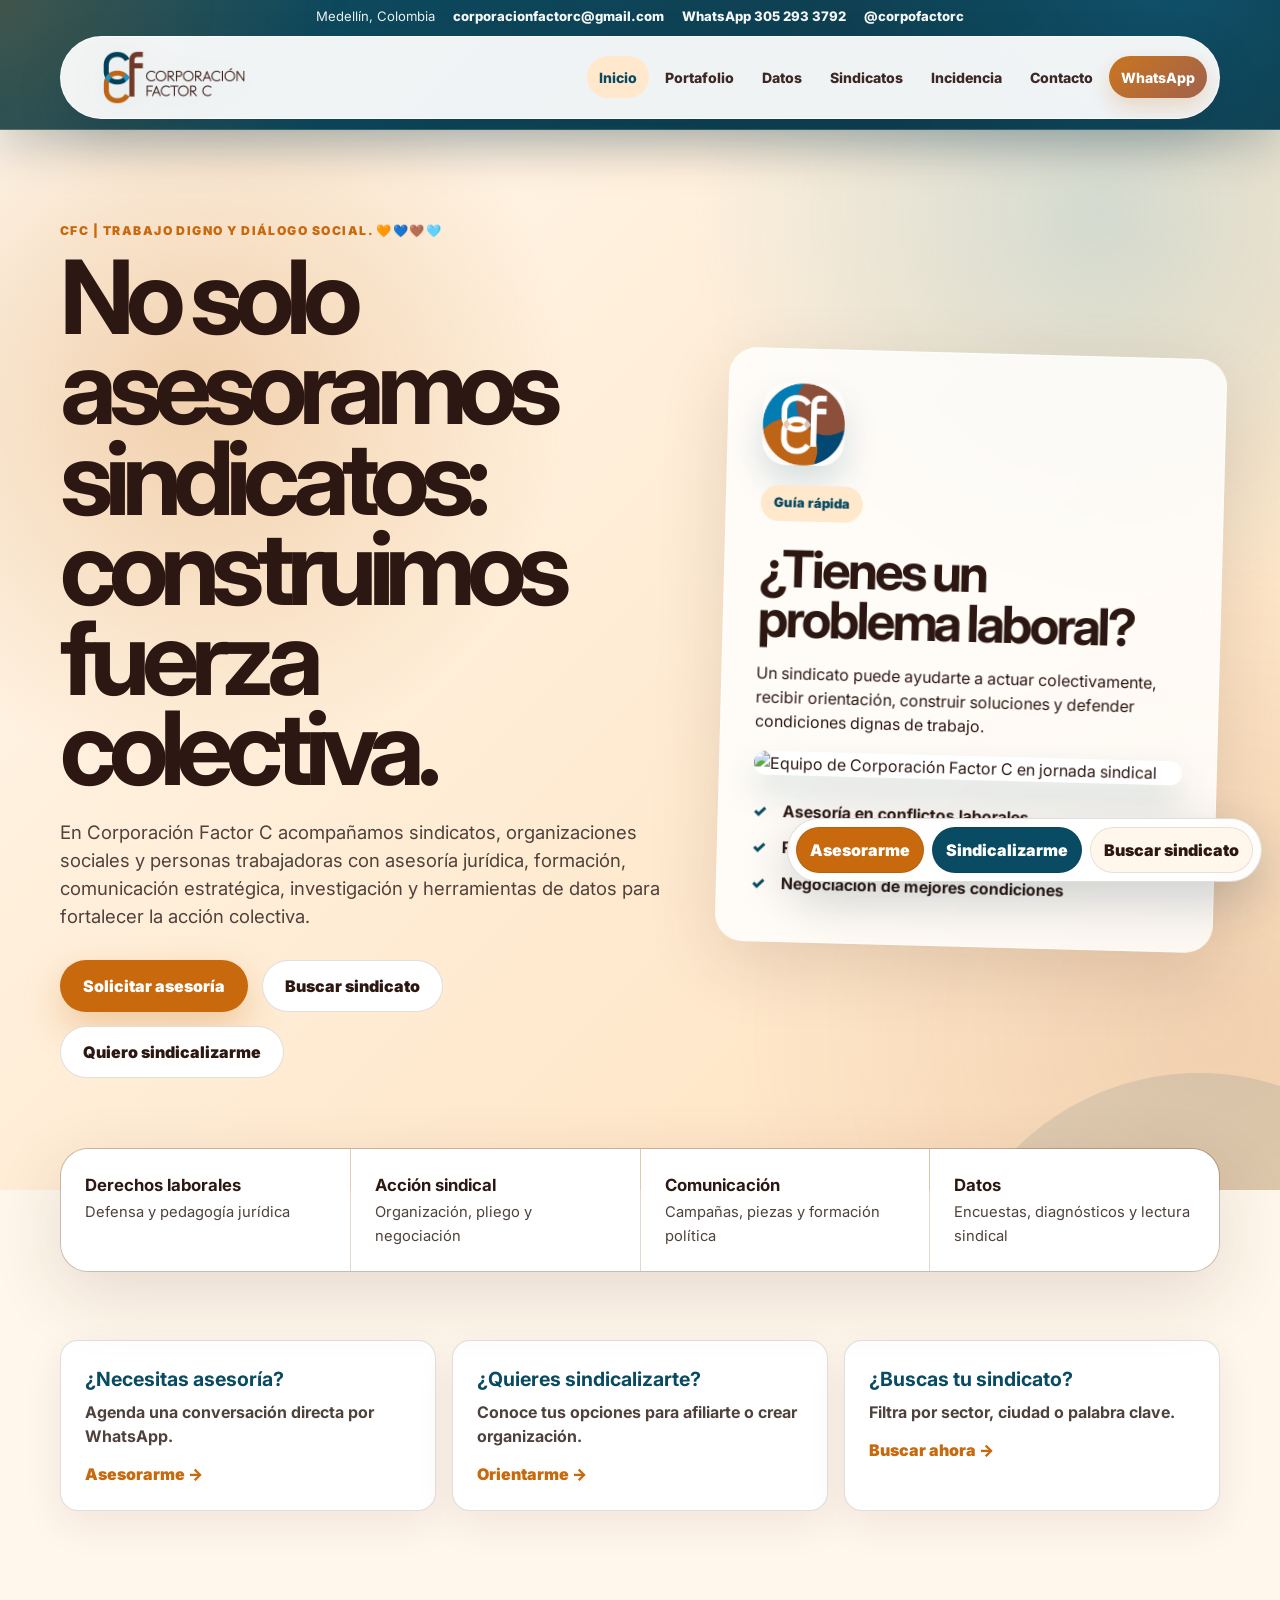
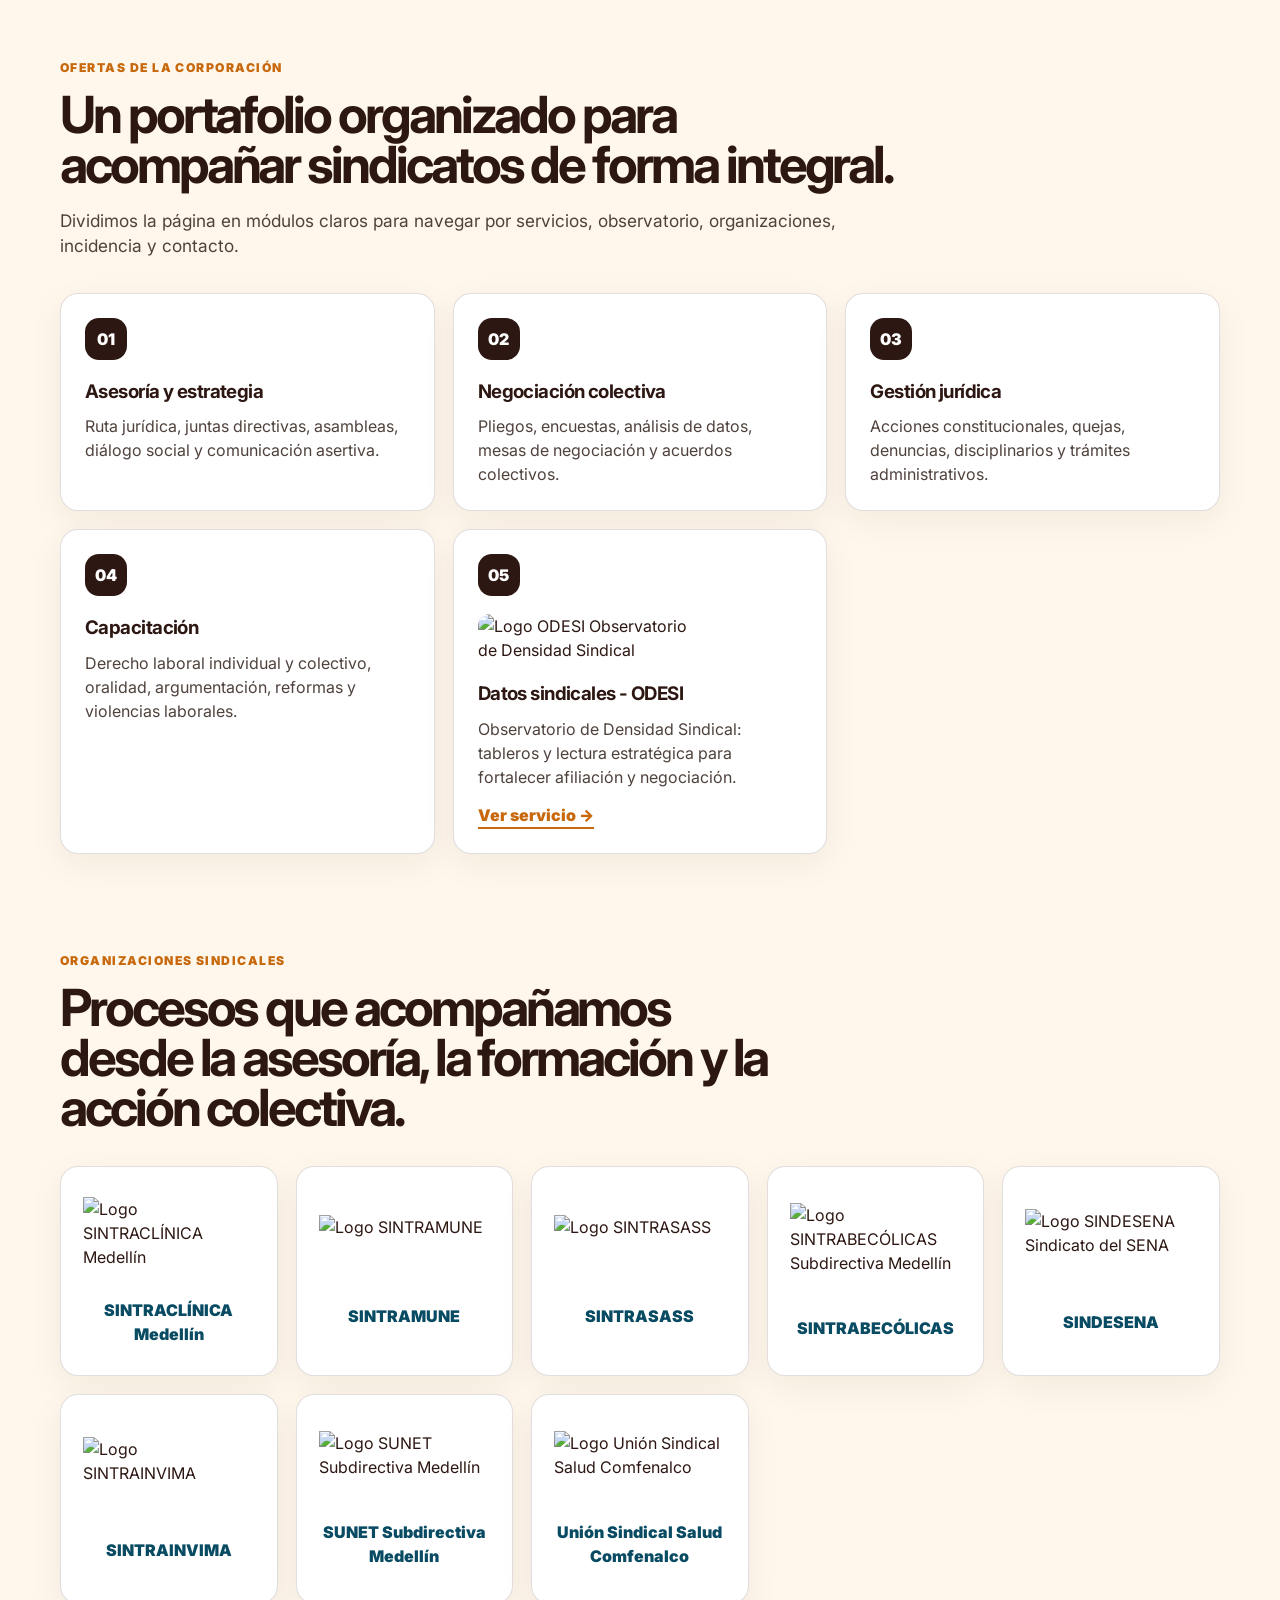
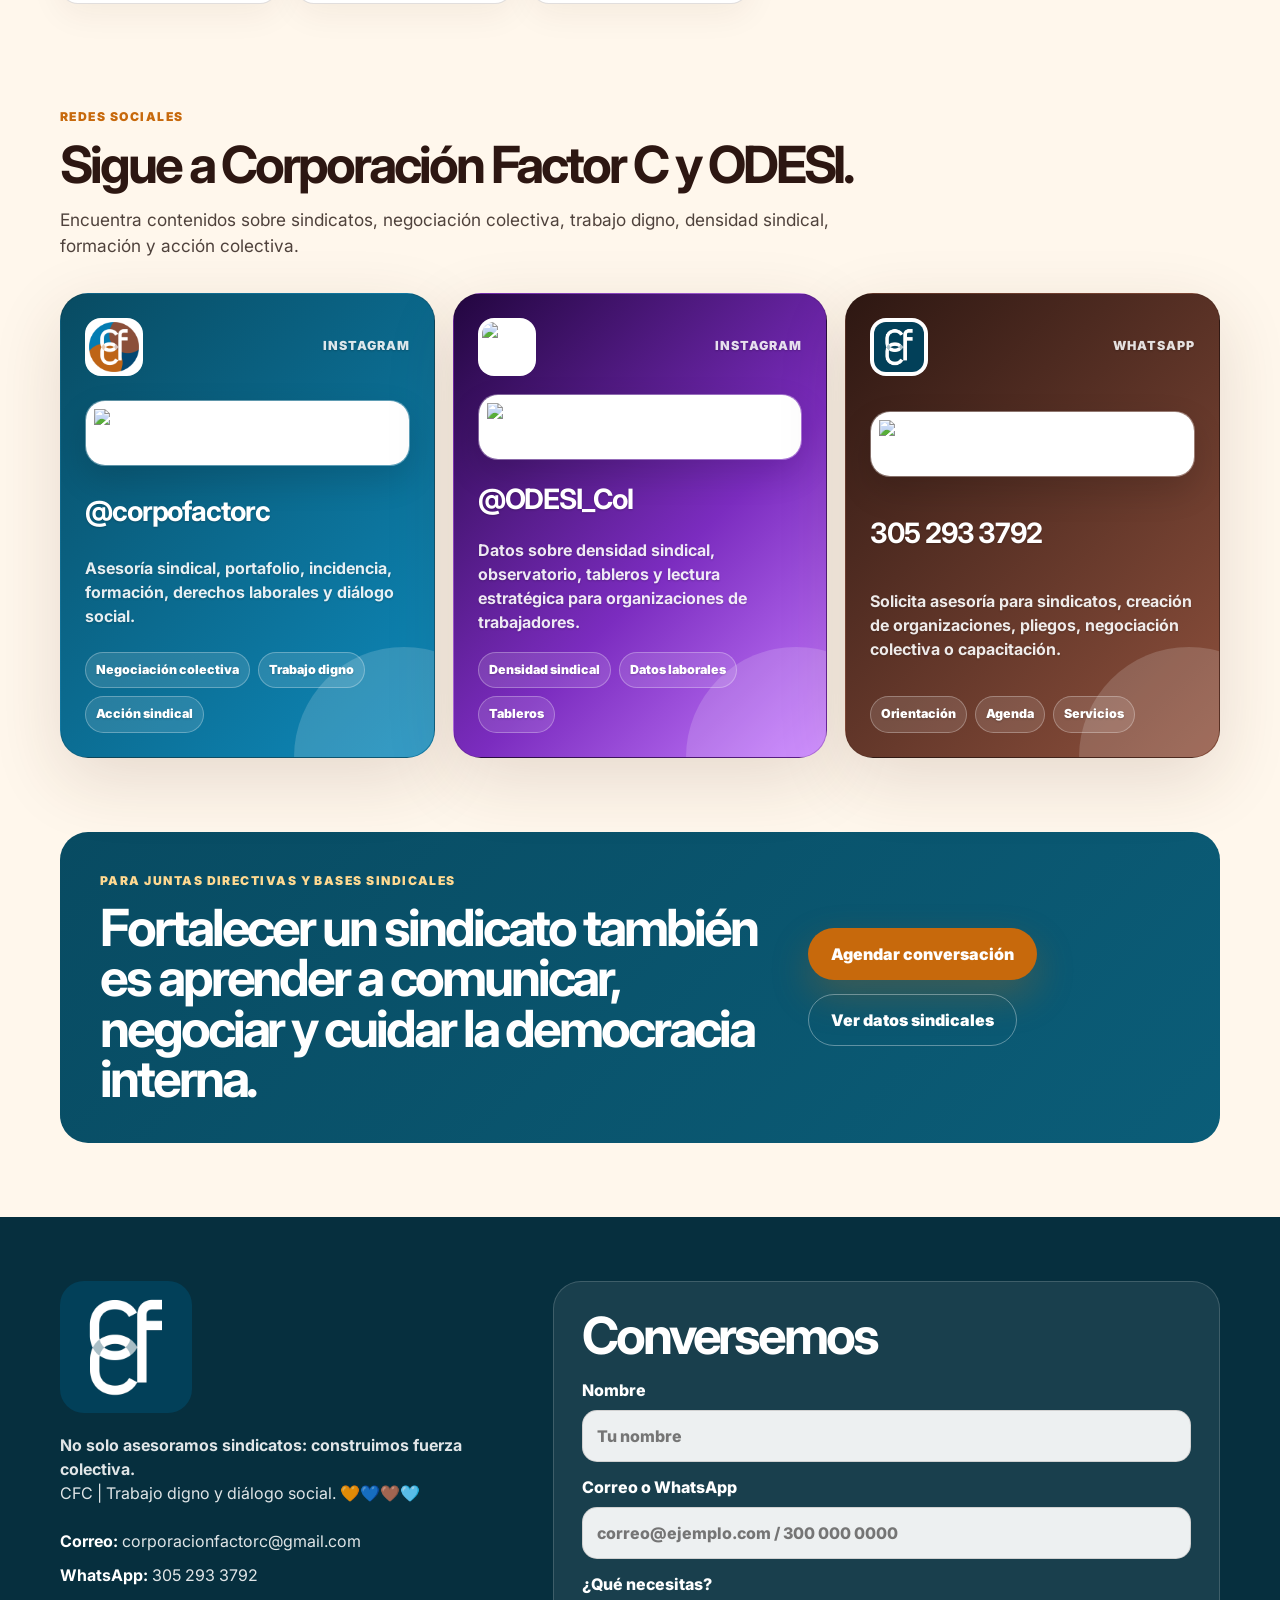
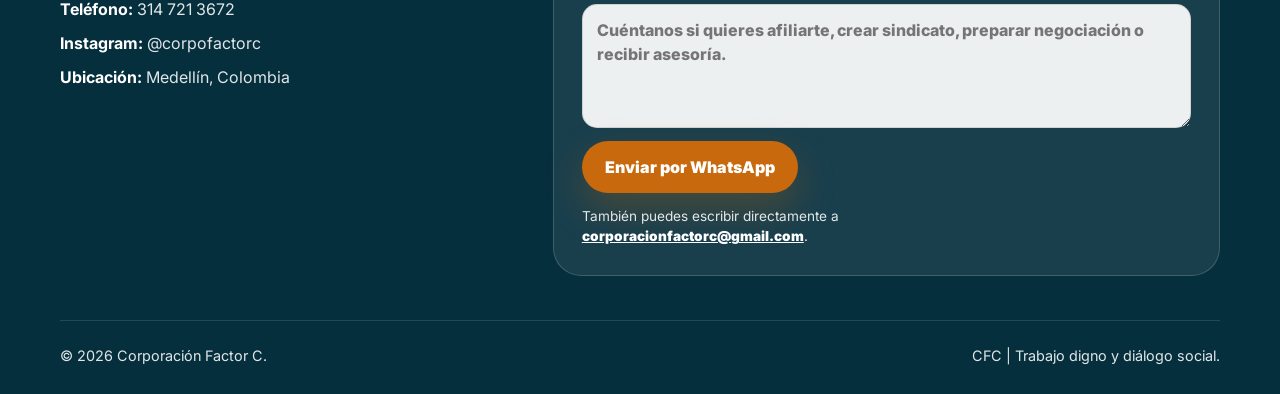
==== commit 074d7529: "Refactor image paths in index.html Updated image paths in index.html to remove 'assets/' prefix." ====
--- a/index.html
+++ b/index.html
@@ -11,14 +11,14 @@
   <meta property="og:site_name" content="Corporación Factor C" />
   <meta property="og:title" content="Corporación Factor C | Asesoría para sindicatos y organizaciones de trabajadores" />
   <meta property="og:description" content="Corporación Factor C acompaña sindicatos y organizaciones de trabajadores en Colombia con asesoría jurídica, negociación colectiva, capacitación, comunicación estratégica, datos sindicales y diálogo social." />
-  <meta property="og:image" content="assets/logo-redondo-cfc.png" />
+  <meta property="og:image" content="logo-redondo-cfc.png" />
   <meta name="twitter:card" content="summary_large_image" />
   <meta name="twitter:title" content="Corporación Factor C | Asesoría para sindicatos y organizaciones de trabajadores" />
   <meta name="twitter:description" content="Corporación Factor C acompaña sindicatos y organizaciones de trabajadores en Colombia con asesoría jurídica, negociación colectiva, capacitación, comunicación estratégica, datos sindicales y diálogo social." />
   <meta name="theme-color" content="#08465a" />
   <title>Corporación Factor C | Asesoría para sindicatos y organizaciones de trabajadores</title>
-  <link rel="icon" type="image/png" href="assets/logo-redondo-cfc.png" />
-  <link rel="apple-touch-icon" href="assets/logo-redondo-cfc.png" />
+  <link rel="icon" type="image/png" href="logo-redondo-cfc.png" />
+  <link rel="apple-touch-icon" href="logo-redondo-cfc.png" />
   <link rel="preconnect" href="https://fonts.googleapis.com">
   <link rel="preconnect" href="https://fonts.gstatic.com" crossorigin>
   <link href="https://fonts.googleapis.com/css2?family=Inter:wght@400;500;600;700;800;900&display=swap" rel="stylesheet">
@@ -38,7 +38,7 @@
     </div>
     <nav class="navbar" aria-label="Navegación principal">
       <a class="brand" href="index.html" aria-label="Corporación Factor C - inicio">
-        <img class="brand-logo" src="assets/logo-factor-c.png" alt="Logo Corporación Factor C" />
+        <img class="brand-logo" src="logo-factor-c.png" alt="Logo Corporación Factor C" />
       </a>
       <button class="nav-toggle" aria-expanded="false" aria-controls="main-menu">
         <span></span><span></span><span></span>
@@ -67,11 +67,11 @@
         </div>
       </div>
       <aside class="hero-card" aria-label="Mensaje destacado">
-        <img class="hero-logo" src="assets/logo-redondo-cfc.png" alt="Símbolo de Corporación Factor C" />
+        <img class="hero-logo" src="logo-redondo-cfc.png" alt="Símbolo de Corporación Factor C" />
         <span class="card-tag">Guía rápida</span>
         <h2>¿Tienes un problema laboral?</h2>
         <p>Un sindicato puede ayudarte a actuar colectivamente, recibir orientación, construir soluciones y defender condiciones dignas de trabajo.</p>
-        <img class="card-photo" src="assets/portafolio/equipo-cfc.jpg" alt="Equipo de Corporación Factor C en jornada sindical" loading="lazy" />
+        <img class="card-photo" src="portafolio/equipo-cfc.jpg" alt="Equipo de Corporación Factor C en jornada sindical" loading="lazy" />
         <ul class="check-list">
           <li>Asesoría en conflictos laborales</li>
           <li>Representación y acompañamiento</li>
@@ -106,7 +106,7 @@
         <article class="offer-card"><span class="icon">02</span><h3>Negociación colectiva</h3><p>Pliegos, encuestas, análisis de datos, mesas de negociación y acuerdos colectivos.</p></article>
         <article class="offer-card"><span class="icon">03</span><h3>Gestión jurídica</h3><p>Acciones constitucionales, quejas, denuncias, disciplinarios y trámites administrativos.</p></article>
         <article class="offer-card"><span class="icon">04</span><h3>Capacitación</h3><p>Derecho laboral individual y colectivo, oralidad, argumentación, reformas y violencias laborales.</p></article>
-        <article class="offer-card odesi-service-card"><span class="icon">05</span><img class="offer-logo compact-offer-logo" src="assets/odesi/odesi-rectangular.jpg" alt="Logo ODESI Observatorio de Densidad Sindical"><h3>Datos sindicales - ODESI</h3><p>Observatorio de Densidad Sindical: tableros y lectura estratégica para fortalecer afiliación y negociación.</p><a class="text-link" href="odesi.html">Ver servicio →</a></article>
+        <article class="offer-card odesi-service-card"><span class="icon">05</span><img class="offer-logo compact-offer-logo" src="odesi/odesi-rectangular.jpg" alt="Logo ODESI Observatorio de Densidad Sindical"><h3>Datos sindicales - ODESI</h3><p>Observatorio de Densidad Sindical: tableros y lectura estratégica para fortalecer afiliación y negociación.</p><a class="text-link" href="odesi.html">Ver servicio →</a></article>
       </div>
     </section>
 
@@ -116,14 +116,14 @@
         <h2>Procesos que acompañamos desde la asesoría, la formación y la acción colectiva.</h2>
       </div>
       <div class="logo-wall" aria-label="Logos de organizaciones sindicales acompañadas">
-        <article class="logo-tile"><img src="assets/sindicatos/sintraclinica.png" alt="Logo SINTRACLÍNICA Medellín" /><span>SINTRACLÍNICA Medellín</span></article>
-        <article class="logo-tile"><img src="assets/sindicatos/sintramune.jpg" alt="Logo SINTRAMUNE" /><span>SINTRAMUNE</span></article>
-        <article class="logo-tile"><img src="assets/sindicatos/sintrasass-transparente.png" alt="Logo SINTRASASS" /><span>SINTRASASS</span></article>
-        <article class="logo-tile"><img src="assets/sindicatos/sintrabecolicas.jpg" alt="Logo SINTRABECÓLICAS Subdirectiva Medellín" /><span>SINTRABECÓLICAS</span></article>
-        <article class="logo-tile"><img src="assets/sindicatos/sindesena.jpeg" alt="Logo SINDESENA Sindicato del SENA" /><span>SINDESENA</span></article>
-        <article class="logo-tile"><img src="assets/sindicatos/sintrainvima.png" alt="Logo SINTRAINVIMA" /><span>SINTRAINVIMA</span></article>
-        <article class="logo-tile"><img src="assets/sindicatos/sunet.jpeg" alt="Logo SUNET Subdirectiva Medellín" /><span>SUNET Subdirectiva Medellín</span></article>
-        <article class="logo-tile"><img src="assets/sindicatos/union-sindical-salud-comfenalco.png" alt="Logo Unión Sindical Salud Comfenalco" /><span>Unión Sindical Salud Comfenalco</span></article>
+        <article class="logo-tile"><img src="sindicatos/sintraclinica.png" alt="Logo SINTRACLÍNICA Medellín" /><span>SINTRACLÍNICA Medellín</span></article>
+        <article class="logo-tile"><img src="sindicatos/sintramune.jpg" alt="Logo SINTRAMUNE" /><span>SINTRAMUNE</span></article>
+        <article class="logo-tile"><img src="sindicatos/sintrasass-transparente.png" alt="Logo SINTRASASS" /><span>SINTRASASS</span></article>
+        <article class="logo-tile"><img src="sindicatos/sintrabecolicas.jpg" alt="Logo SINTRABECÓLICAS Subdirectiva Medellín" /><span>SINTRABECÓLICAS</span></article>
+        <article class="logo-tile"><img src="sindicatos/sindesena.jpeg" alt="Logo SINDESENA Sindicato del SENA" /><span>SINDESENA</span></article>
+        <article class="logo-tile"><img src="sindicatos/sintrainvima.png" alt="Logo SINTRAINVIMA" /><span>SINTRAINVIMA</span></article>
+        <article class="logo-tile"><img src="sindicatos/sunet.jpeg" alt="Logo SUNET Subdirectiva Medellín" /><span>SUNET Subdirectiva Medellín</span></article>
+        <article class="logo-tile"><img src="sindicatos/union-sindical-salud-comfenalco.png" alt="Logo Unión Sindical Salud Comfenalco" /><span>Unión Sindical Salud Comfenalco</span></article>
       </div>
     </section>
 
@@ -136,22 +136,22 @@
       </div>
       <div class="social-preview-grid" aria-label="Previsualización de redes sociales de Corporación Factor C">
         <a class="social-preview-card instagram" href="https://www.instagram.com/corpofactorc/" target="_blank" rel="noopener" aria-label="Abrir Instagram de Corporación Factor C">
-          <div class="social-preview-top"><img src="assets/logo-redondo-cfc.png" alt="Logo Corporación Factor C" loading="lazy"><span>Instagram</span></div>
-          <div class="social-shot"><img src="assets/portafolio/equipo-cfc.jpg" alt="Miniatura de contenido de Corporación Factor C" loading="lazy"></div>
+          <div class="social-preview-top"><img src="logo-redondo-cfc.png" alt="Logo Corporación Factor C" loading="lazy"><span>Instagram</span></div>
+          <div class="social-shot"><img src="portafolio/equipo-cfc.jpg" alt="Miniatura de contenido de Corporación Factor C" loading="lazy"></div>
           <strong>@corpofactorc</strong>
           <p>Asesoría sindical, portafolio, incidencia, formación, derechos laborales y diálogo social.</p>
           <div class="mini-posts"><span>Negociación colectiva</span><span>Trabajo digno</span><span>Acción sindical</span></div>
         </a>
         <a class="social-preview-card odesi" href="https://www.instagram.com/ODESI_Col/" target="_blank" rel="noopener" aria-label="Abrir Instagram de ODESI">
-          <div class="social-preview-top"><img src="assets/odesi/odesi-cfc.jpg" alt="Logo ODESI" loading="lazy"><span>Instagram</span></div>
-          <div class="social-shot"><img src="assets/odesi/odesi-rectangular.jpg" alt="Miniatura ODESI Observatorio de Densidad Sindical" loading="lazy"></div>
+          <div class="social-preview-top"><img src="odesi/odesi-cfc.jpg" alt="Logo ODESI" loading="lazy"><span>Instagram</span></div>
+          <div class="social-shot"><img src="odesi/odesi-rectangular.jpg" alt="Miniatura ODESI Observatorio de Densidad Sindical" loading="lazy"></div>
           <strong>@ODESI_Col</strong>
           <p>Datos sobre densidad sindical, observatorio, tableros y lectura estratégica para organizaciones de trabajadores.</p>
           <div class="mini-posts"><span>Densidad sindical</span><span>Datos laborales</span><span>Tableros</span></div>
         </a>
         <a class="social-preview-card whatsapp" href="https://wa.me/573052933792" target="_blank" rel="noopener" aria-label="Escribir por WhatsApp a Corporación Factor C">
-          <div class="social-preview-top"><img src="assets/logo-blanco-azul.png" alt="Logo CFC" loading="lazy"><span>WhatsApp</span></div>
-          <div class="social-shot"><img src="assets/portafolio/contacto-cfc.jpg" alt="Miniatura de contacto de Corporación Factor C" loading="lazy"></div>
+          <div class="social-preview-top"><img src="logo-blanco-azul.png" alt="Logo CFC" loading="lazy"><span>WhatsApp</span></div>
+          <div class="social-shot"><img src="portafolio/contacto-cfc.jpg" alt="Miniatura de contacto de Corporación Factor C" loading="lazy"></div>
           <strong>305 293 3792</strong>
           <p>Solicita asesoría para sindicatos, creación de organizaciones, pliegos, negociación colectiva o capacitación.</p>
           <div class="mini-posts"><span>Orientación</span><span>Agenda</span><span>Servicios</span></div>
@@ -176,7 +176,7 @@
     <div class="footer-main">
       <div>
         <a class="brand brand-footer" href="index.html" aria-label="Corporación Factor C - inicio">
-          <img class="footer-logo" src="assets/logo-blanco-azul.png" alt="Logo Corporación Factor C en blanco" />
+          <img class="footer-logo" src="logo-blanco-azul.png" alt="Logo Corporación Factor C en blanco" />
         </a>
         <p><strong>No solo asesoramos sindicatos: construimos fuerza colectiva.</strong><br>CFC | Trabajo digno y diálogo social. 🧡💙🤎🩵</p>
         <div class="contact-list" aria-label="Datos de contacto reales de Corporación Factor C">
@@ -209,4 +209,4 @@
   </footer>
   <script src="script.js"></script>
 </body>
-</html>+</html>
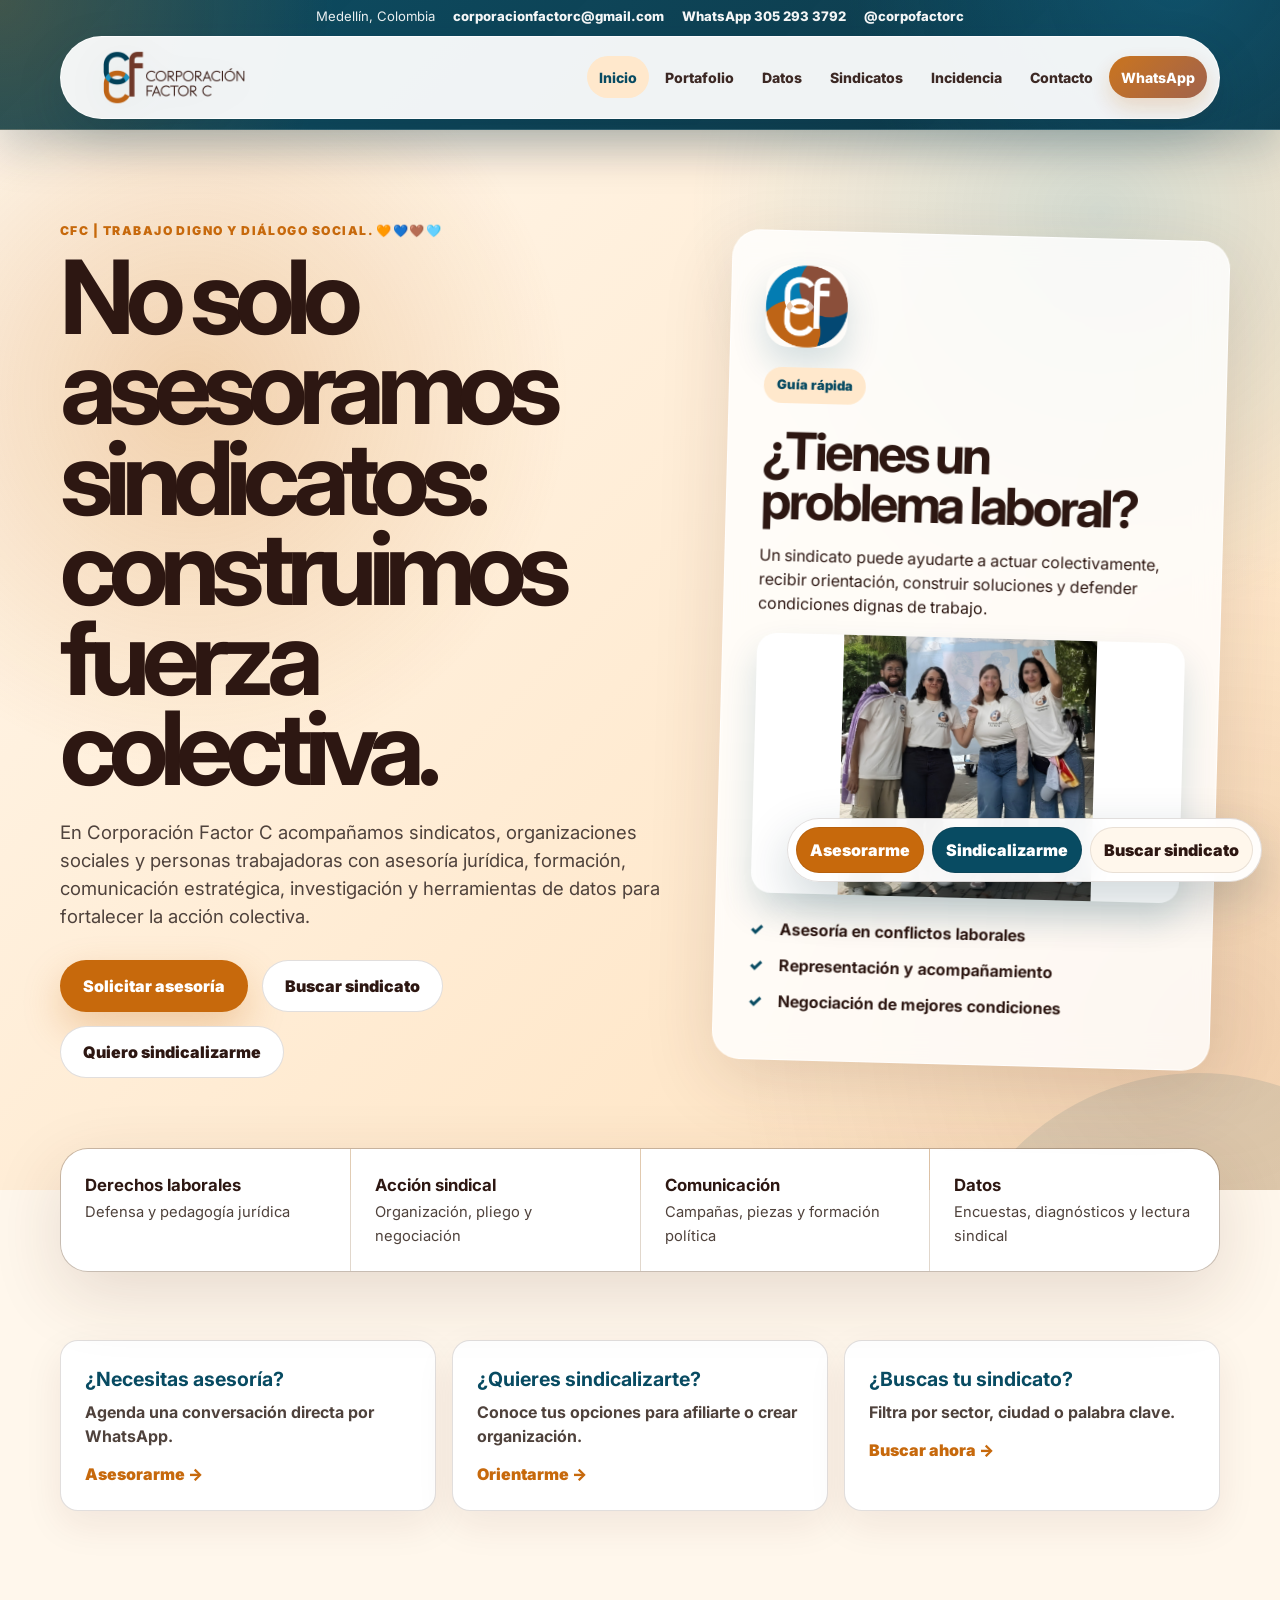
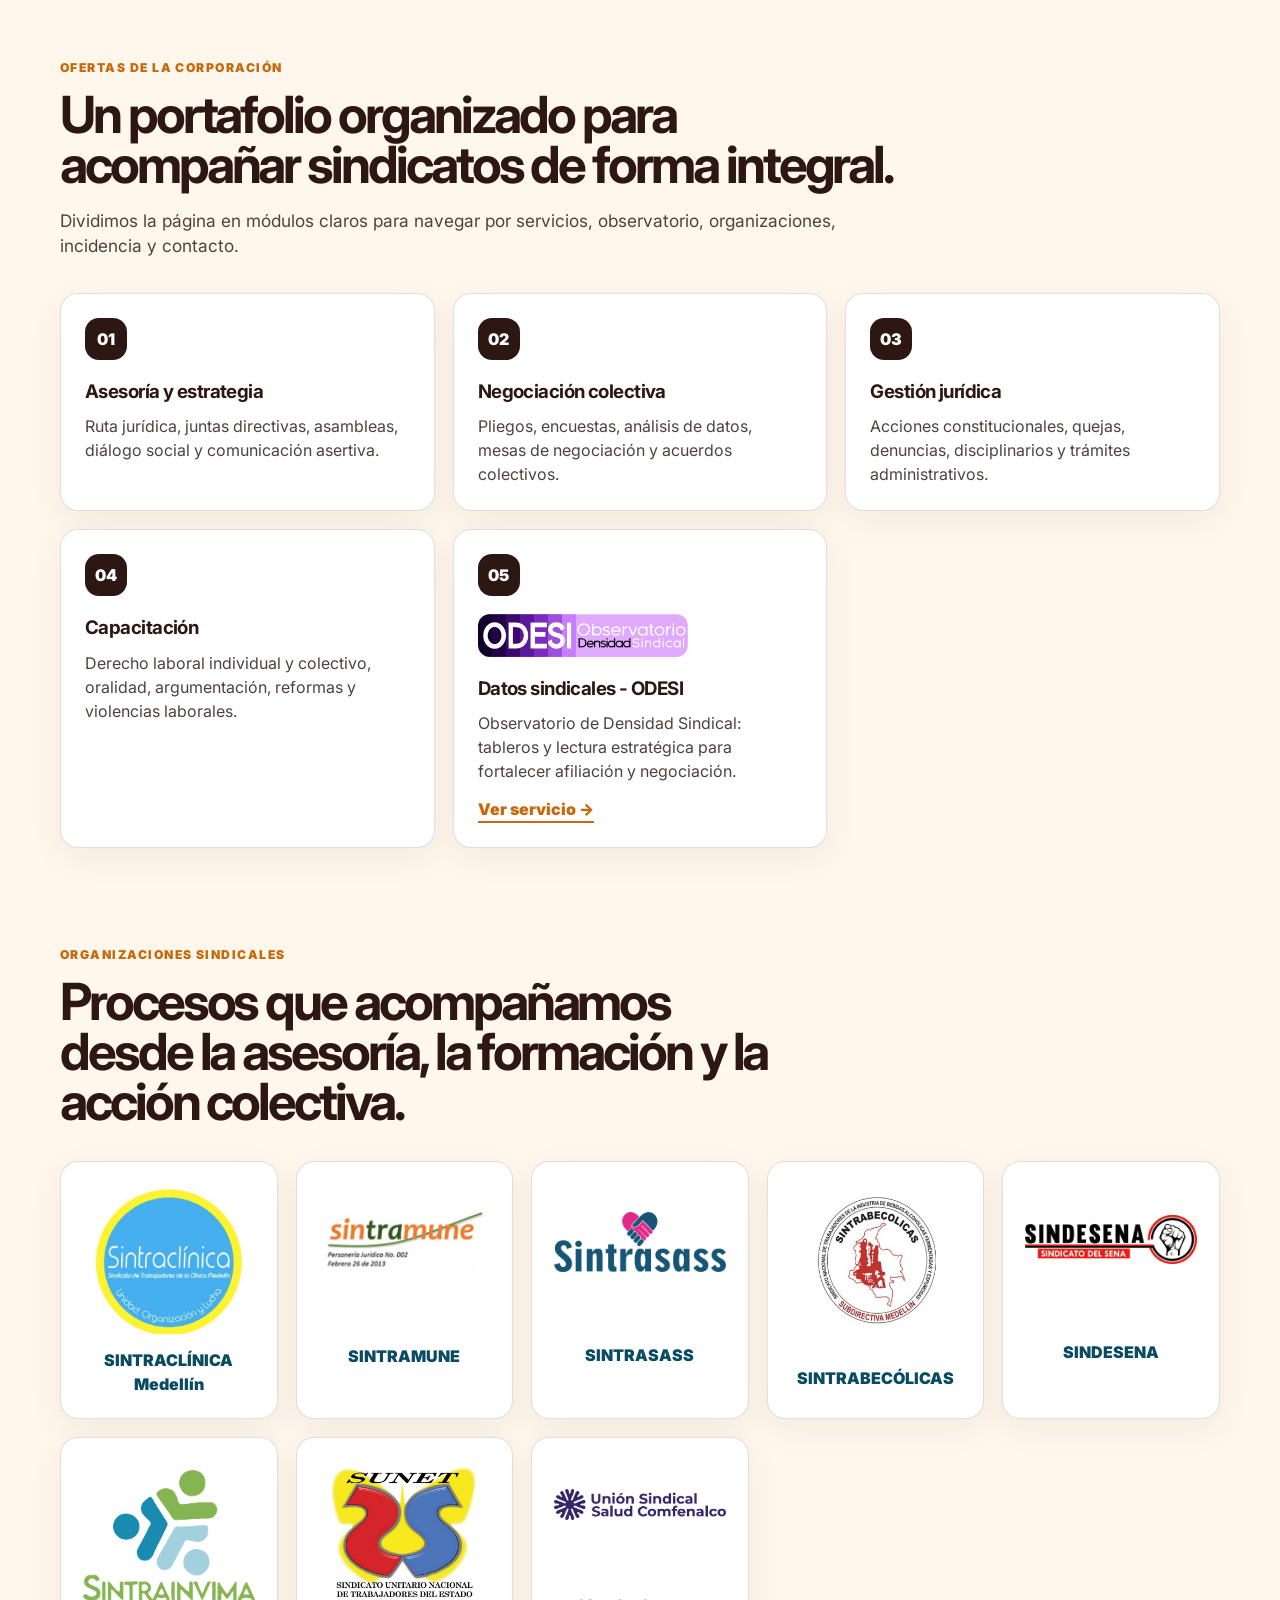
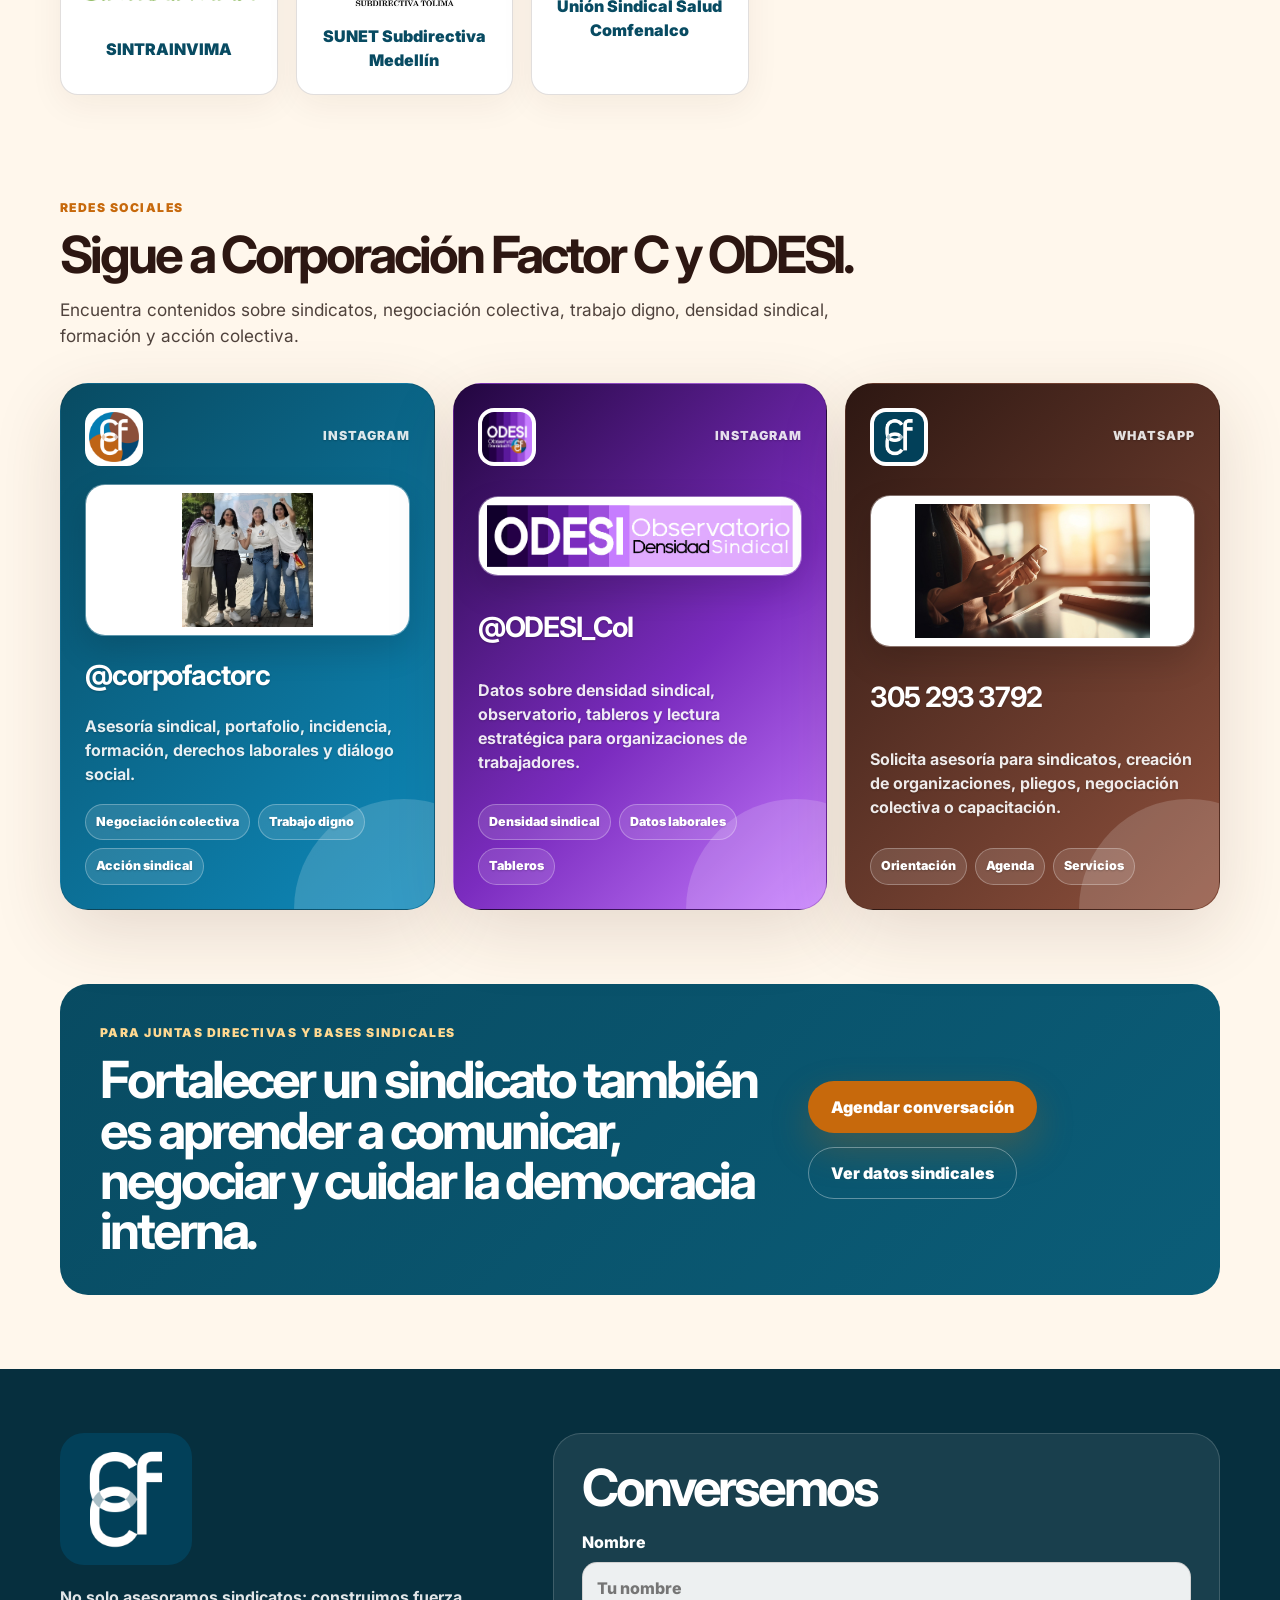
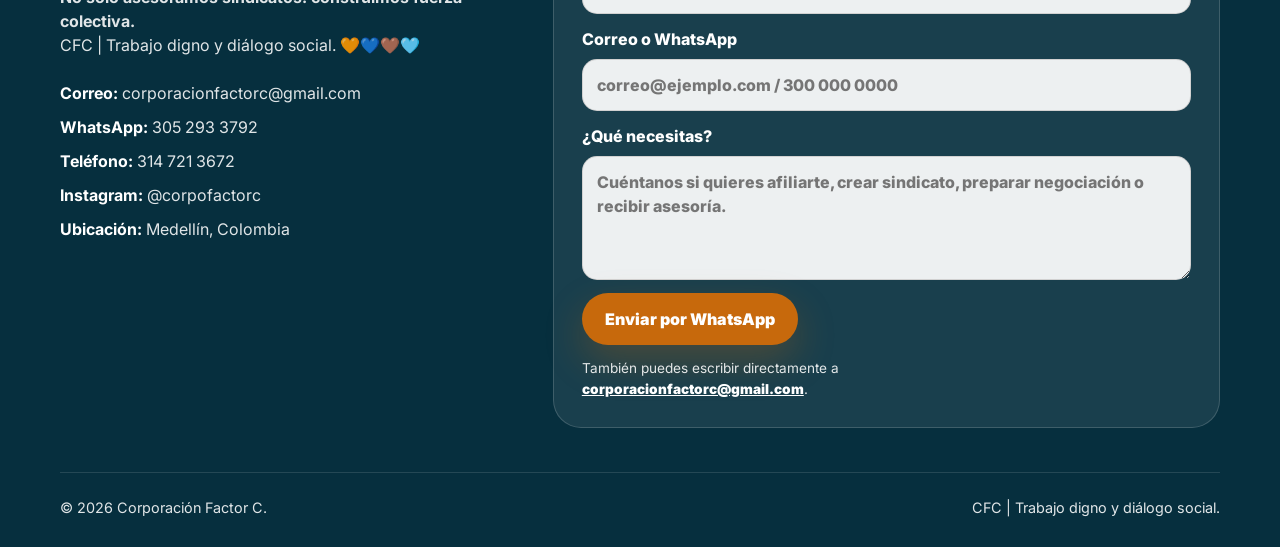
==== commit fc0aac92: "Update index.html" ====
--- a/index.html
+++ b/index.html
@@ -71,7 +71,7 @@
         <span class="card-tag">Guía rápida</span>
         <h2>¿Tienes un problema laboral?</h2>
         <p>Un sindicato puede ayudarte a actuar colectivamente, recibir orientación, construir soluciones y defender condiciones dignas de trabajo.</p>
-        <img class="card-photo" src="portafolio/equipo-cfc.jpg" alt="Equipo de Corporación Factor C en jornada sindical" loading="lazy" />
+        <img class="card-photo" src="equipo-cfc.jpg" alt="Equipo de Corporación Factor C en jornada sindical" loading="lazy" />
         <ul class="check-list">
           <li>Asesoría en conflictos laborales</li>
           <li>Representación y acompañamiento</li>
@@ -106,7 +106,7 @@
         <article class="offer-card"><span class="icon">02</span><h3>Negociación colectiva</h3><p>Pliegos, encuestas, análisis de datos, mesas de negociación y acuerdos colectivos.</p></article>
         <article class="offer-card"><span class="icon">03</span><h3>Gestión jurídica</h3><p>Acciones constitucionales, quejas, denuncias, disciplinarios y trámites administrativos.</p></article>
         <article class="offer-card"><span class="icon">04</span><h3>Capacitación</h3><p>Derecho laboral individual y colectivo, oralidad, argumentación, reformas y violencias laborales.</p></article>
-        <article class="offer-card odesi-service-card"><span class="icon">05</span><img class="offer-logo compact-offer-logo" src="odesi/odesi-rectangular.jpg" alt="Logo ODESI Observatorio de Densidad Sindical"><h3>Datos sindicales - ODESI</h3><p>Observatorio de Densidad Sindical: tableros y lectura estratégica para fortalecer afiliación y negociación.</p><a class="text-link" href="odesi.html">Ver servicio →</a></article>
+        <article class="offer-card odesi-service-card"><span class="icon">05</span><img class="offer-logo compact-offer-logo" src="odesi-rectangular.jpg" alt="Logo ODESI Observatorio de Densidad Sindical"><h3>Datos sindicales - ODESI</h3><p>Observatorio de Densidad Sindical: tableros y lectura estratégica para fortalecer afiliación y negociación.</p><a class="text-link" href="odesi.html">Ver servicio →</a></article>
       </div>
     </section>
 
@@ -116,14 +116,14 @@
         <h2>Procesos que acompañamos desde la asesoría, la formación y la acción colectiva.</h2>
       </div>
       <div class="logo-wall" aria-label="Logos de organizaciones sindicales acompañadas">
-        <article class="logo-tile"><img src="sindicatos/sintraclinica.png" alt="Logo SINTRACLÍNICA Medellín" /><span>SINTRACLÍNICA Medellín</span></article>
-        <article class="logo-tile"><img src="sindicatos/sintramune.jpg" alt="Logo SINTRAMUNE" /><span>SINTRAMUNE</span></article>
-        <article class="logo-tile"><img src="sindicatos/sintrasass-transparente.png" alt="Logo SINTRASASS" /><span>SINTRASASS</span></article>
-        <article class="logo-tile"><img src="sindicatos/sintrabecolicas.jpg" alt="Logo SINTRABECÓLICAS Subdirectiva Medellín" /><span>SINTRABECÓLICAS</span></article>
-        <article class="logo-tile"><img src="sindicatos/sindesena.jpeg" alt="Logo SINDESENA Sindicato del SENA" /><span>SINDESENA</span></article>
-        <article class="logo-tile"><img src="sindicatos/sintrainvima.png" alt="Logo SINTRAINVIMA" /><span>SINTRAINVIMA</span></article>
-        <article class="logo-tile"><img src="sindicatos/sunet.jpeg" alt="Logo SUNET Subdirectiva Medellín" /><span>SUNET Subdirectiva Medellín</span></article>
-        <article class="logo-tile"><img src="sindicatos/union-sindical-salud-comfenalco.png" alt="Logo Unión Sindical Salud Comfenalco" /><span>Unión Sindical Salud Comfenalco</span></article>
+        <article class="logo-tile"><img src="sintraclinica.png" alt="Logo SINTRACLÍNICA Medellín" /><span>SINTRACLÍNICA Medellín</span></article>
+        <article class="logo-tile"><img src="sintramune.jpg" alt="Logo SINTRAMUNE" /><span>SINTRAMUNE</span></article>
+        <article class="logo-tile"><img src="sintrasass-transparente.png" alt="Logo SINTRASASS" /><span>SINTRASASS</span></article>
+        <article class="logo-tile"><img src="sintrabecolicas.jpg" alt="Logo SINTRABECÓLICAS Subdirectiva Medellín" /><span>SINTRABECÓLICAS</span></article>
+        <article class="logo-tile"><img src="sindesena.jpeg" alt="Logo SINDESENA Sindicato del SENA" /><span>SINDESENA</span></article>
+        <article class="logo-tile"><img src="sintrainvima.png" alt="Logo SINTRAINVIMA" /><span>SINTRAINVIMA</span></article>
+        <article class="logo-tile"><img src="sunet.jpeg" alt="Logo SUNET Subdirectiva Medellín" /><span>SUNET Subdirectiva Medellín</span></article>
+        <article class="logo-tile"><img src="union-sindical-salud-comfenalco.png" alt="Logo Unión Sindical Salud Comfenalco" /><span>Unión Sindical Salud Comfenalco</span></article>
       </div>
     </section>
 
@@ -137,21 +137,21 @@
       <div class="social-preview-grid" aria-label="Previsualización de redes sociales de Corporación Factor C">
         <a class="social-preview-card instagram" href="https://www.instagram.com/corpofactorc/" target="_blank" rel="noopener" aria-label="Abrir Instagram de Corporación Factor C">
           <div class="social-preview-top"><img src="logo-redondo-cfc.png" alt="Logo Corporación Factor C" loading="lazy"><span>Instagram</span></div>
-          <div class="social-shot"><img src="portafolio/equipo-cfc.jpg" alt="Miniatura de contenido de Corporación Factor C" loading="lazy"></div>
+          <div class="social-shot"><img src="equipo-cfc.jpg" alt="Miniatura de contenido de Corporación Factor C" loading="lazy"></div>
           <strong>@corpofactorc</strong>
           <p>Asesoría sindical, portafolio, incidencia, formación, derechos laborales y diálogo social.</p>
           <div class="mini-posts"><span>Negociación colectiva</span><span>Trabajo digno</span><span>Acción sindical</span></div>
         </a>
         <a class="social-preview-card odesi" href="https://www.instagram.com/ODESI_Col/" target="_blank" rel="noopener" aria-label="Abrir Instagram de ODESI">
-          <div class="social-preview-top"><img src="odesi/odesi-cfc.jpg" alt="Logo ODESI" loading="lazy"><span>Instagram</span></div>
-          <div class="social-shot"><img src="odesi/odesi-rectangular.jpg" alt="Miniatura ODESI Observatorio de Densidad Sindical" loading="lazy"></div>
+          <div class="social-preview-top"><img src="odesi-cfc.jpg" alt="Logo ODESI" loading="lazy"><span>Instagram</span></div>
+          <div class="social-shot"><img src="odesi-rectangular.jpg" alt="Miniatura ODESI Observatorio de Densidad Sindical" loading="lazy"></div>
           <strong>@ODESI_Col</strong>
           <p>Datos sobre densidad sindical, observatorio, tableros y lectura estratégica para organizaciones de trabajadores.</p>
           <div class="mini-posts"><span>Densidad sindical</span><span>Datos laborales</span><span>Tableros</span></div>
         </a>
         <a class="social-preview-card whatsapp" href="https://wa.me/573052933792" target="_blank" rel="noopener" aria-label="Escribir por WhatsApp a Corporación Factor C">
           <div class="social-preview-top"><img src="logo-blanco-azul.png" alt="Logo CFC" loading="lazy"><span>WhatsApp</span></div>
-          <div class="social-shot"><img src="portafolio/contacto-cfc.jpg" alt="Miniatura de contacto de Corporación Factor C" loading="lazy"></div>
+          <div class="social-shot"><img src="contacto-cfc.jpg" alt="Miniatura de contacto de Corporación Factor C" loading="lazy"></div>
           <strong>305 293 3792</strong>
           <p>Solicita asesoría para sindicatos, creación de organizaciones, pliegos, negociación colectiva o capacitación.</p>
           <div class="mini-posts"><span>Orientación</span><span>Agenda</span><span>Servicios</span></div>
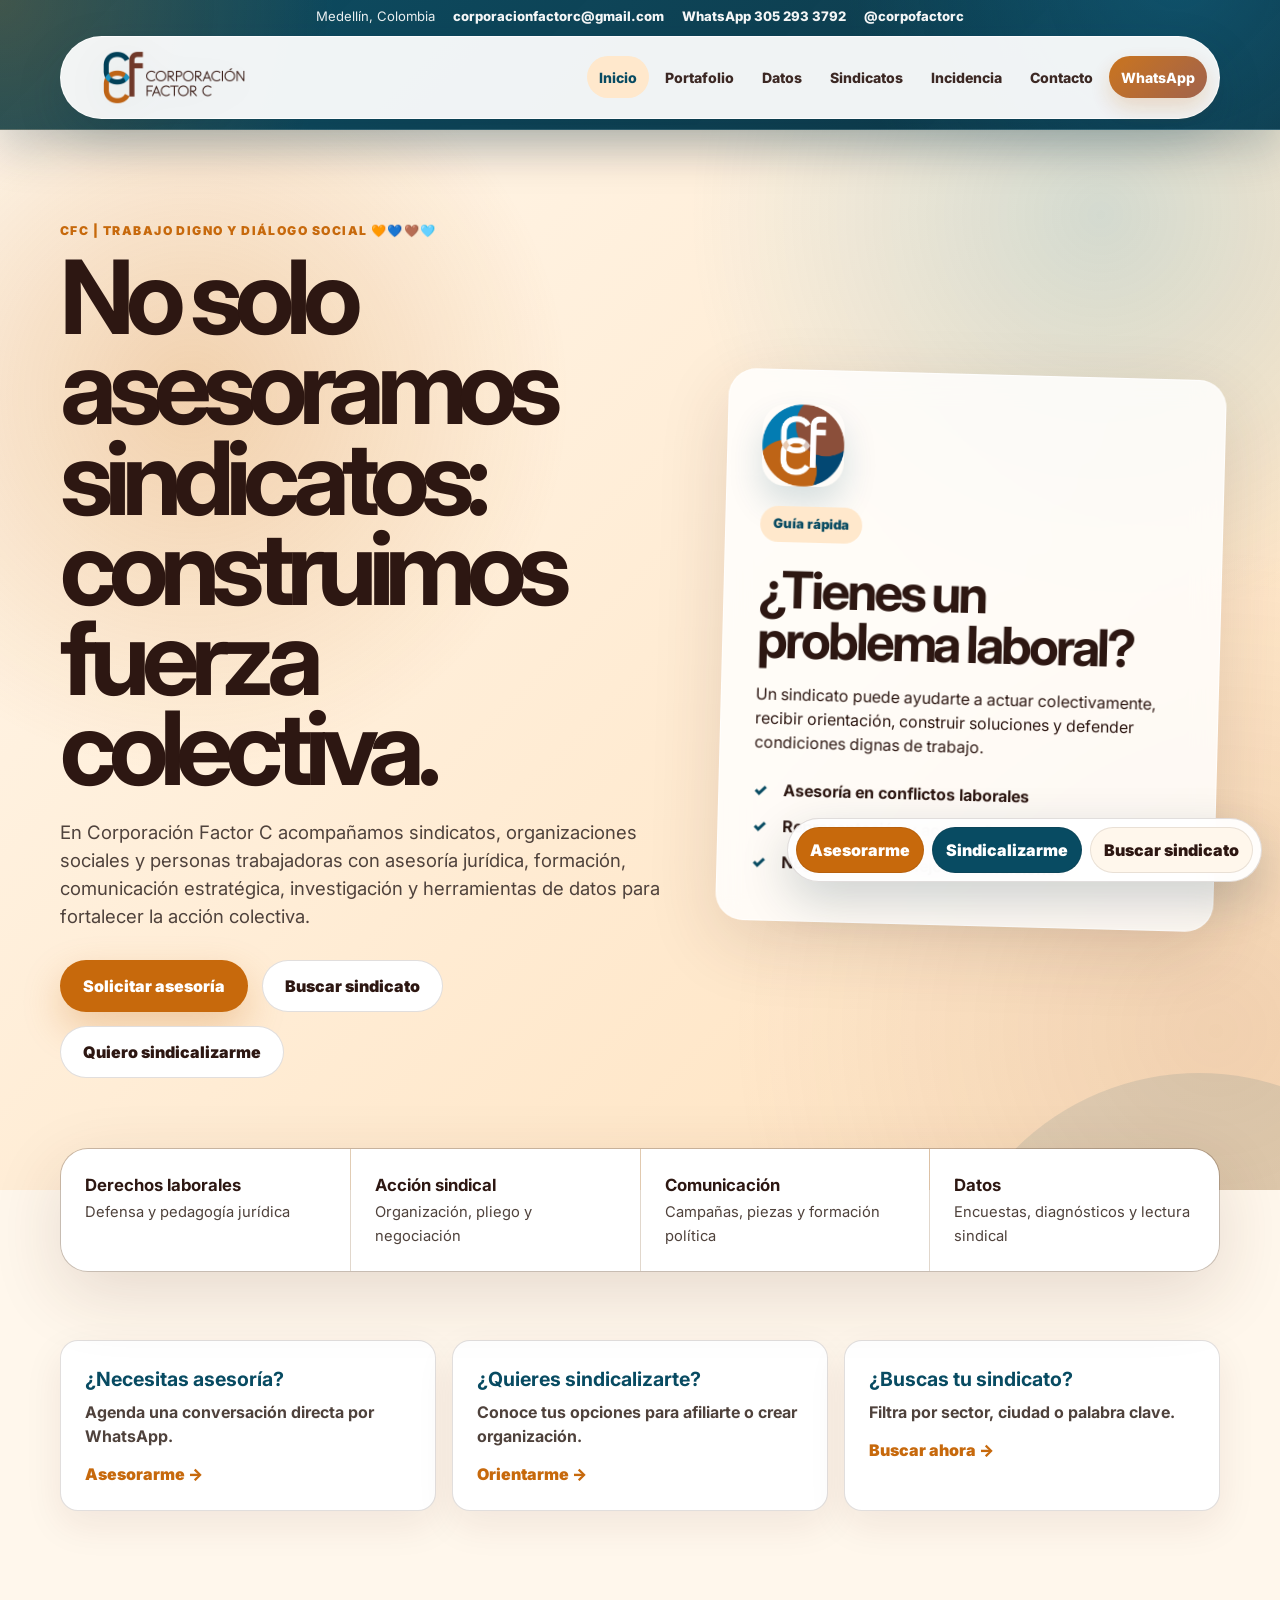
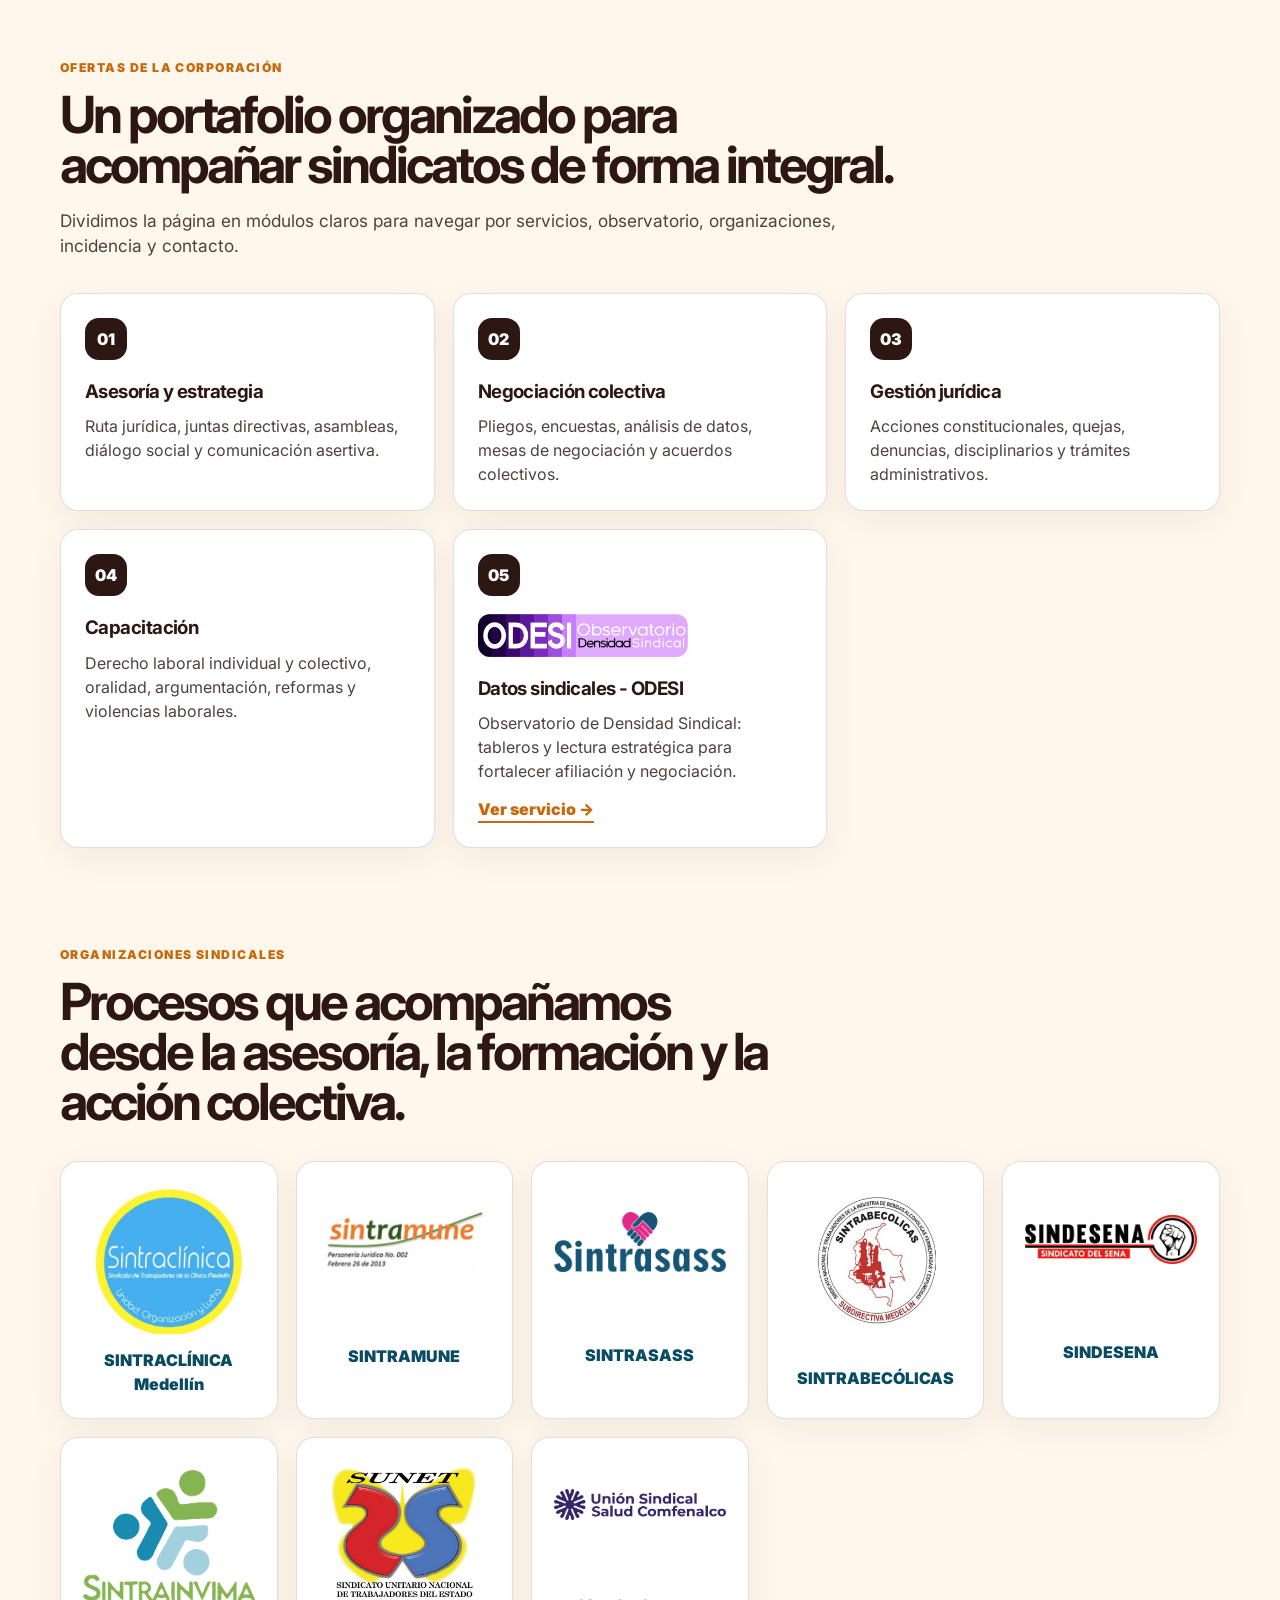
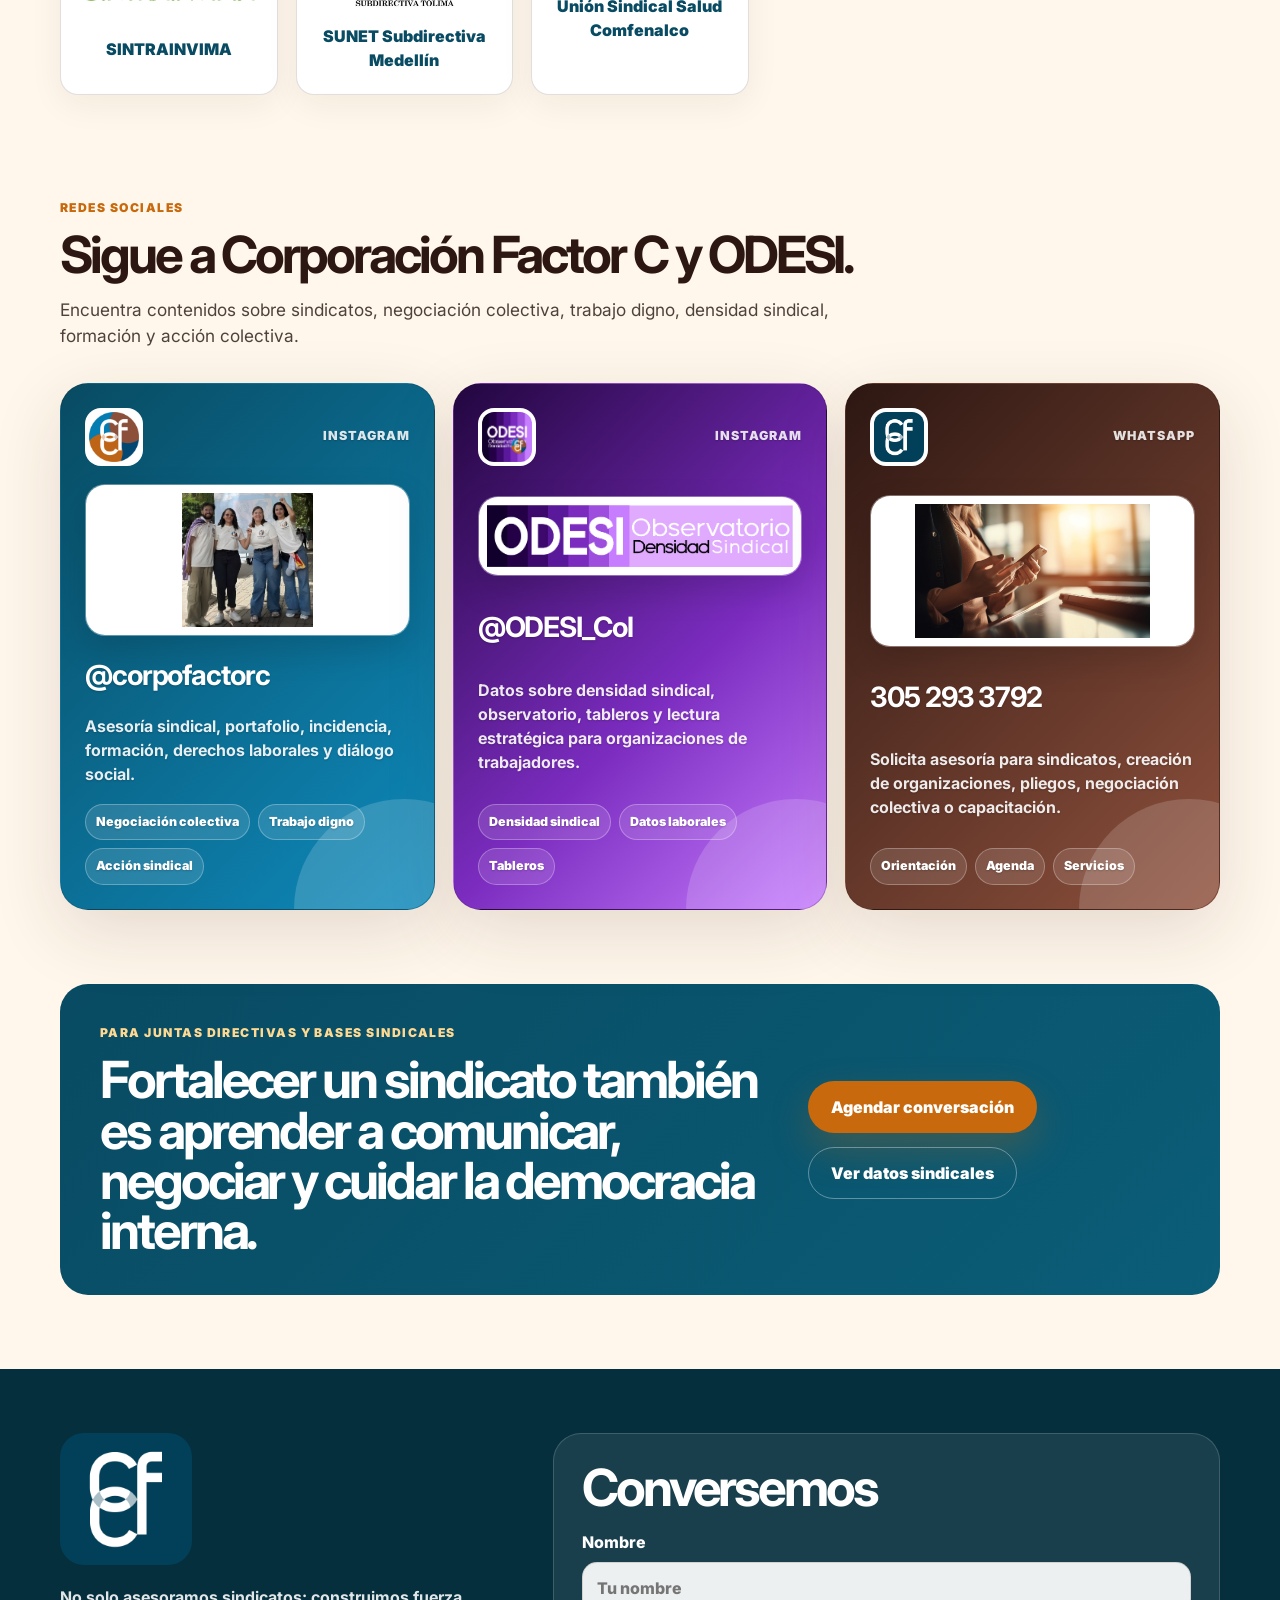
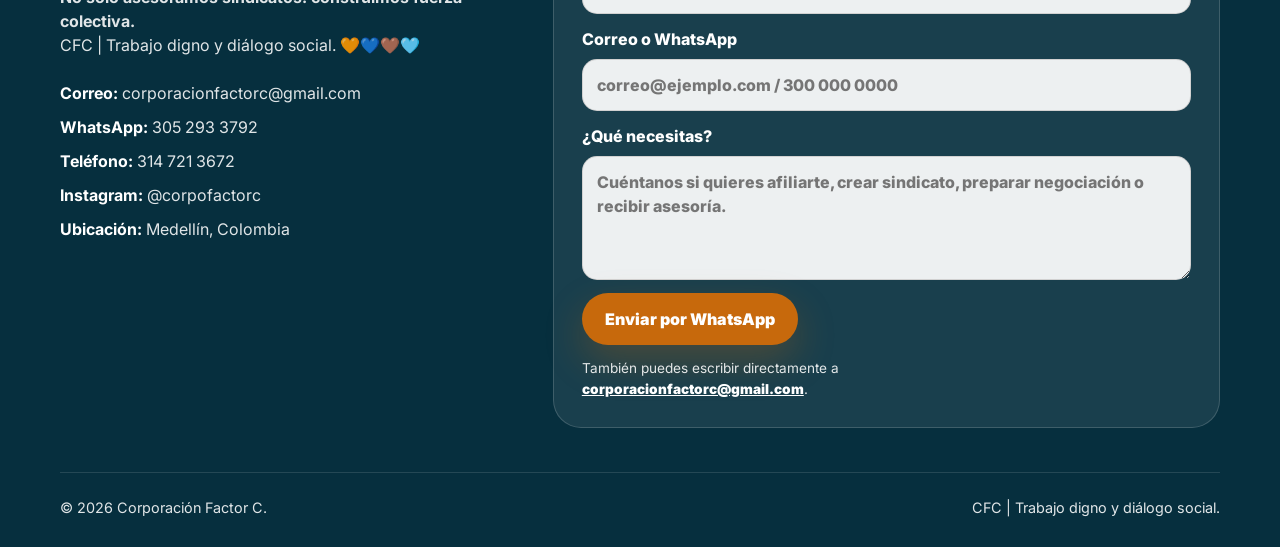
==== commit 3f61e69d: "Update eyebrow text and remove card photo Removed an emoji from the eyebrow text and an image from t" ====
--- a/index.html
+++ b/index.html
@@ -57,7 +57,7 @@
   <header class="site-header" id="inicio">
     <section class="hero section-grid">
       <div class="hero-copy">
-        <p class="eyebrow">CFC | Trabajo digno y diálogo social. 🧡💙🤎🩵</p>
+        <p class="eyebrow">CFC | Trabajo digno y diálogo social 🧡💙🤎🩵</p>
         <h1>No solo asesoramos sindicatos: construimos fuerza colectiva.</h1>
         <p class="hero-lead">En Corporación Factor C acompañamos sindicatos, organizaciones sociales y personas trabajadoras con asesoría jurídica, formación, comunicación estratégica, investigación y herramientas de datos para fortalecer la acción colectiva.</p>
         <div class="hero-actions">
@@ -71,7 +71,6 @@
         <span class="card-tag">Guía rápida</span>
         <h2>¿Tienes un problema laboral?</h2>
         <p>Un sindicato puede ayudarte a actuar colectivamente, recibir orientación, construir soluciones y defender condiciones dignas de trabajo.</p>
-        <img class="card-photo" src="equipo-cfc.jpg" alt="Equipo de Corporación Factor C en jornada sindical" loading="lazy" />
         <ul class="check-list">
           <li>Asesoría en conflictos laborales</li>
           <li>Representación y acompañamiento</li>
